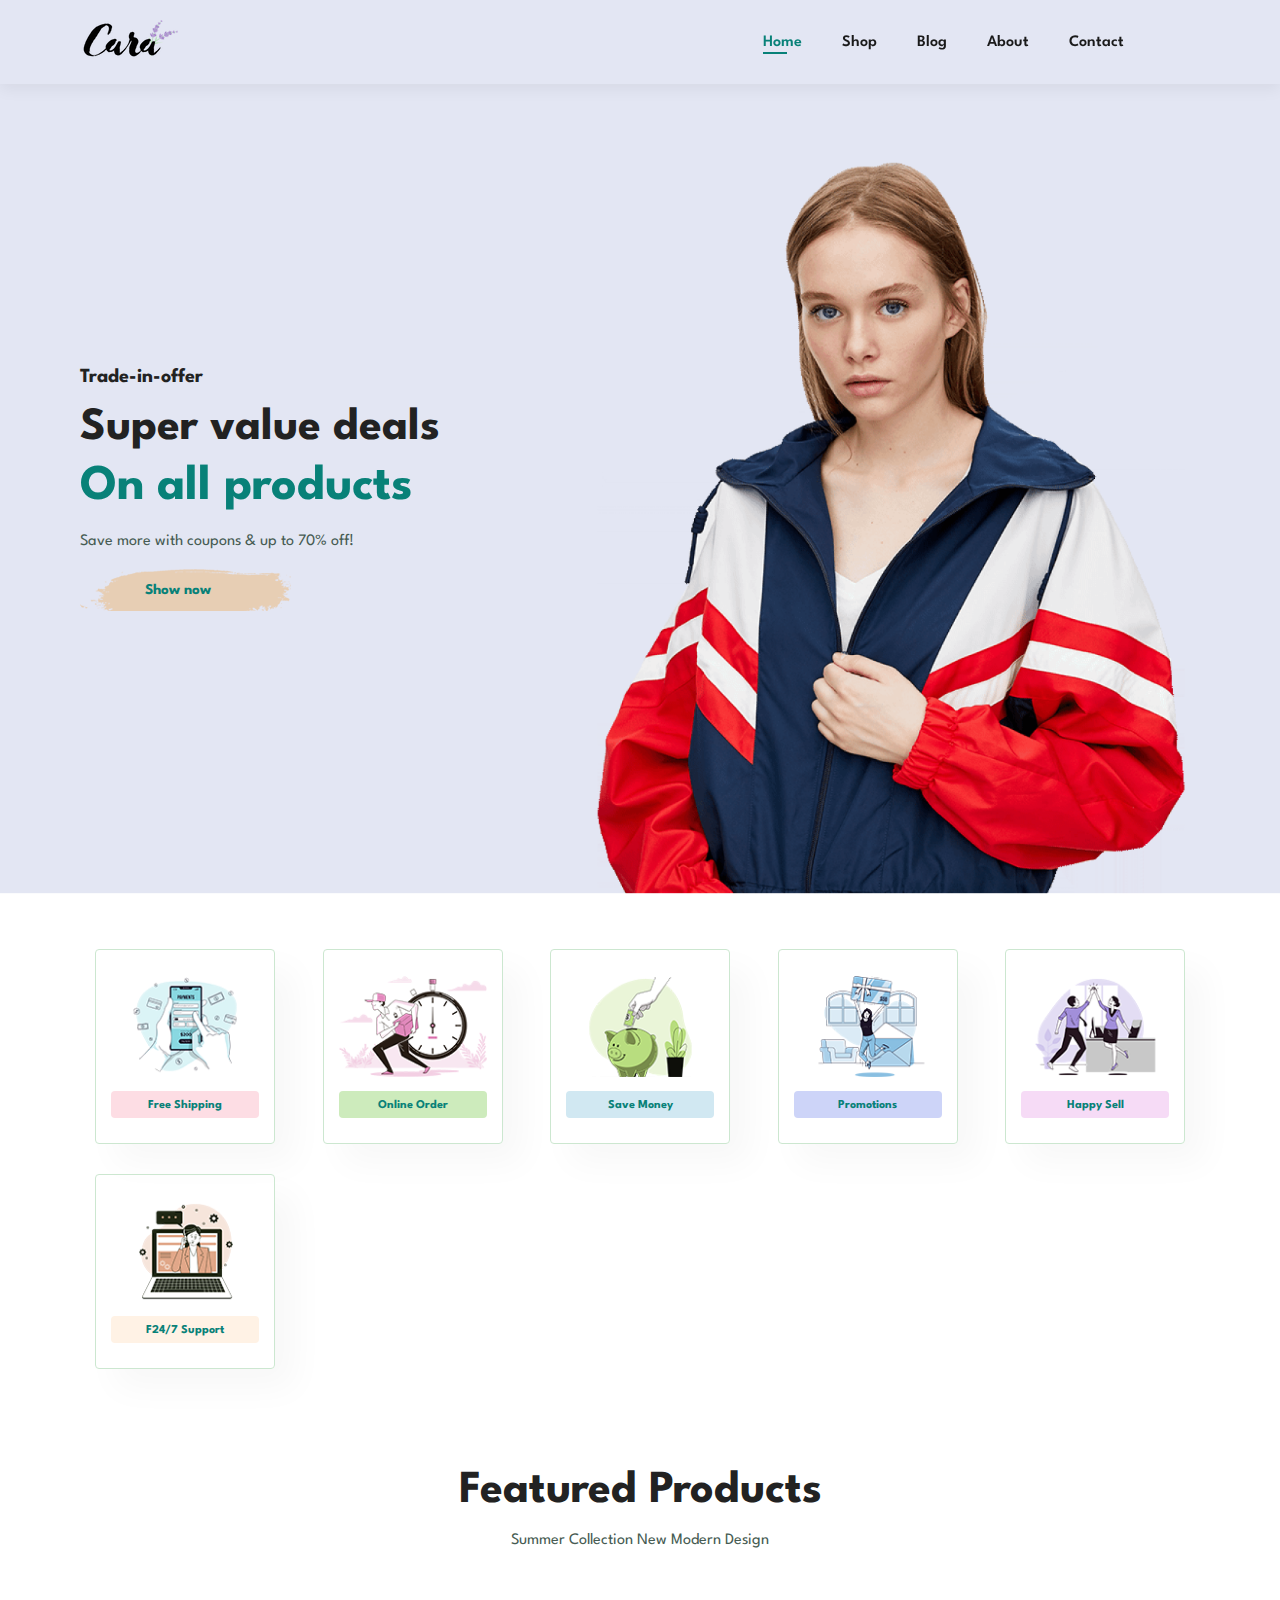
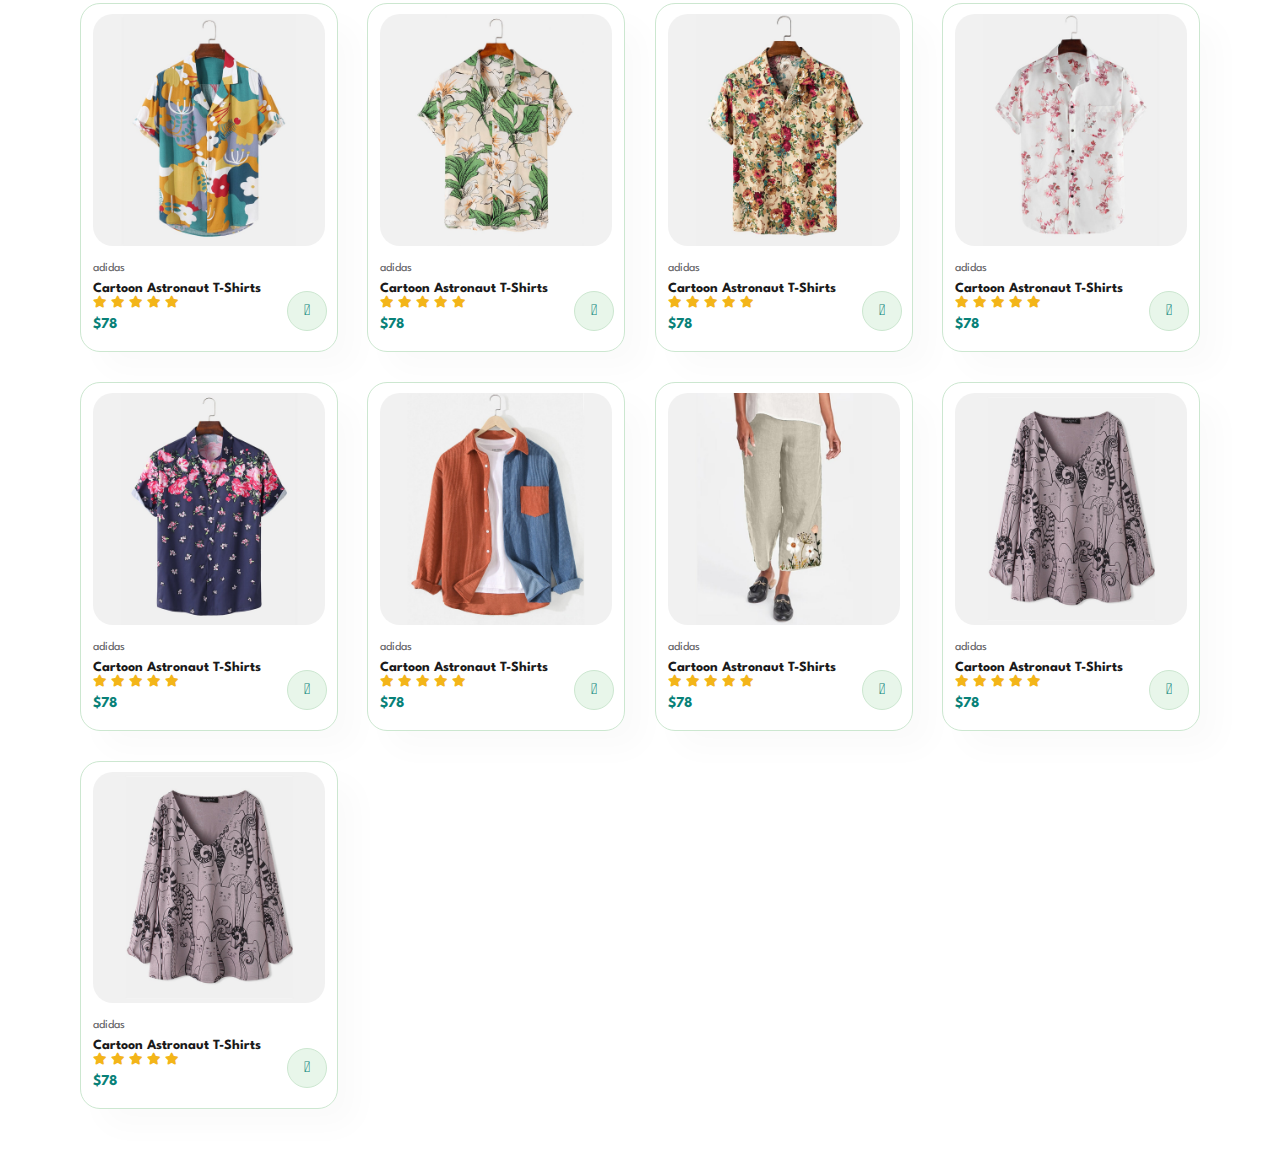
==== index.html @ 08eb6741 "added featured products" ====
<!DOCTYPE html>
<html lang="en">
  <head>
    <meta charset="UTF-8" />
    <meta http-equiv="X-UA-Compatible" content="IE=edge" />
    <meta name="viewport" content="width=device-width, initial-scale=1.0" />
    <title>Free Kart</title>
    <link rel="icon" href="/img/title logo.png" />
    <link
      rel="stylesheet"
      href="https://pro.fontawesome.com/releases/v5.10.0/css/all.css"
    />
    <link rel="stylesheet" href="style.css" />
  </head>

  <body>
    <section id="header">
      <a href="#"><img src="img/logo.png" alt="" /></a>

      <div>
        <ul id="navbar">
          <li><a class="active" href="index.html">Home</a></li>
          <li><a href="shop.html">Shop </a></li>
          <li><a href="blog.html">Blog</a></li>
          <li><a href="about.html">About</a></li>
          <li><a href="contact.html">Contact</a></li>
          <li>
            <a href="cart.html"><i class="far fa-shopping-bag"></i></a>
          </li>
        </ul>
      </div>
    </section>

    <section id="hero">
      <h4>Trade-in-offer</h4>
      <h2>Super value deals</h2>
      <h1>On all products</h1>
      <p>Save more with coupons & up to 70% off!</p>
      <button>Show now</button>
    </section>

    <section id="feature" class="section-p1">
      <div class="fe-box">
        <img src="img/features/f1.png" alt="" srcset="" />
        <h6>Free Shipping</h6>
      </div>
      <div class="fe-box">
        <img src="img/features/f2.png" alt="" srcset="" />
        <h6>Online Order</h6>
      </div>
      <div class="fe-box">
        <img src="img/features/f3.png" alt="" srcset="" />
        <h6>Save Money</h6>
      </div>
      <div class="fe-box">
        <img src="img/features/f4.png" alt="" srcset="" />
        <h6>Promotions</h6>
      </div>
      <div class="fe-box">
        <img src="img/features/f5.png" alt="" srcset="" />
        <h6>Happy Sell</h6>
      </div>
      <div class="fe-box">
        <img src="img/features/f6.png" alt="" srcset="" />
        <h6>F24/7 Support</h6>
      </div>
    </section>

    <section id="product1" class="section-p1">
      <h2>Featured Products</h2>
      <p>Summer Collection New Modern Design</p>
      <div class="pro-container">
        <div class="pro">
          <img src="img/products/f1.jpg" alt="" srcset="" />
          <div class="des">
            <span>adidas</span>
            <h5>Cartoon Astronaut T-Shirts</h5>
            <div class="star">
              <i class="fas fa-star"></i>
              <i class="fas fa-star"></i>
              <i class="fas fa-star"></i>
              <i class="fas fa-star"></i>
              <i class="fas fa-star"></i>
            </div>
            <h4>$78</h4>
          </div>
          <a href="#"><i class="fal fa-shopping-cart cart"></i></a>
        </div>
        <div class="pro">
          <img src="img/products/f2.jpg" alt="" srcset="" />
          <div class="des">
            <span>adidas</span>
            <h5>Cartoon Astronaut T-Shirts</h5>
            <div class="star">
              <i class="fas fa-star"></i>
              <i class="fas fa-star"></i>
              <i class="fas fa-star"></i>
              <i class="fas fa-star"></i>
              <i class="fas fa-star"></i>
            </div>
            <h4>$78</h4>
          </div>
          <a href="#"><i class="fal fa-shopping-cart cart"></i></a>
        </div>
        <div class="pro">
          <img src="img/products/f3.jpg" alt="" srcset="" />
          <div class="des">
            <span>adidas</span>
            <h5>Cartoon Astronaut T-Shirts</h5>
            <div class="star">
              <i class="fas fa-star"></i>
              <i class="fas fa-star"></i>
              <i class="fas fa-star"></i>
              <i class="fas fa-star"></i>
              <i class="fas fa-star"></i>
            </div>
            <h4>$78</h4>
          </div>
          <a href="#"><i class="fal fa-shopping-cart cart"></i></a>
        </div>
        <div class="pro">
          <img src="img/products/f4.jpg" alt="" srcset="" />
          <div class="des">
            <span>adidas</span>
            <h5>Cartoon Astronaut T-Shirts</h5>
            <div class="star">
              <i class="fas fa-star"></i>
              <i class="fas fa-star"></i>
              <i class="fas fa-star"></i>
              <i class="fas fa-star"></i>
              <i class="fas fa-star"></i>
            </div>
            <h4>$78</h4>
          </div>
          <a href="#"><i class="fal fa-shopping-cart cart"></i></a>
        </div>
        <div class="pro">
          <img src="img/products/f5.jpg" alt="" srcset="" />
          <div class="des">
            <span>adidas</span>
            <h5>Cartoon Astronaut T-Shirts</h5>
            <div class="star">
              <i class="fas fa-star"></i>
              <i class="fas fa-star"></i>
              <i class="fas fa-star"></i>
              <i class="fas fa-star"></i>
              <i class="fas fa-star"></i>
            </div>
            <h4>$78</h4>
          </div>
          <a href="#"><i class="fal fa-shopping-cart cart"></i></a>
        </div>
        <div class="pro">
          <img src="img/products/f6.jpg" alt="" srcset="" />
          <div class="des">
            <span>adidas</span>
            <h5>Cartoon Astronaut T-Shirts</h5>
            <div class="star">
              <i class="fas fa-star"></i>
              <i class="fas fa-star"></i>
              <i class="fas fa-star"></i>
              <i class="fas fa-star"></i>
              <i class="fas fa-star"></i>
            </div>
            <h4>$78</h4>
          </div>
          <a href="#"><i class="fal fa-shopping-cart cart"></i></a>
        </div>
        <div class="pro">
          <img src="img/products/f7.jpg" alt="" srcset="" />
          <div class="des">
            <span>adidas</span>
            <h5>Cartoon Astronaut T-Shirts</h5>
            <div class="star">
              <i class="fas fa-star"></i>
              <i class="fas fa-star"></i>
              <i class="fas fa-star"></i>
              <i class="fas fa-star"></i>
              <i class="fas fa-star"></i>
            </div>
            <h4>$78</h4>
          </div>
          <a href="#"><i class="fal fa-shopping-cart cart"></i></a>
        </div>
        <div class="pro">
          <img src="img/products/f8.jpg" alt="" srcset="" />
          <div class="des">
            <span>adidas</span>
            <h5>Cartoon Astronaut T-Shirts</h5>
            <div class="star">
              <i class="fas fa-star"></i>
              <i class="fas fa-star"></i>
              <i class="fas fa-star"></i>
              <i class="fas fa-star"></i>
              <i class="fas fa-star"></i>
            </div>
            <h4>$78</h4>
          </div>
          <a href="#"><i class="fal fa-shopping-cart cart"></i></a>
        </div>
      </div>
        <div class="pro">
          <img src="img/products/f8.jpg" alt="" srcset="" />
          <div class="des">
            <span>adidas</span>
            <h5>Cartoon Astronaut T-Shirts</h5>
            <div class="star">
              <i class="fas fa-star"></i>
              <i class="fas fa-star"></i>
              <i class="fas fa-star"></i>
              <i class="fas fa-star"></i>
              <i class="fas fa-star"></i>
            </div>
            <h4>$78</h4>
          </div>
          <a href="#"><i class="fal fa-shopping-cart cart"></i></a>
        </div>
      </div>
    </section>

    <script src="script.js"></script>
  </body>
</html>
---- style.css ----
@import url("https://fonts.googleapis.com/css2?family=Spartan:wght@100;200;300;400;500;600;700;800;900&display=swap");
* {
  margin: 0;
  padding: 0;
  box-sizing: border-box;
  font-family: "Spartan", sans-serif;
}

html {
  scroll-behavior: smooth;
}

/* Global Styles */

h1 {
  font-size: 50px;
  line-height: 64px;
  color: #222;
}

h2 {
  font-size: 46px;
  line-height: 54px;
  color: #222;
}

h4 {
  font-size: 20px;
  color: #222;
}

h6 {
  font-weight: 700;
  font-size: 12px;
}

p {
  font-size: 16px;
  color: #465b52;
  margin: 15px 0 20px 0;
}

.section-p1 {
  padding: 40px 80px;
}

.section-m1 {
  margin: 40px 0;
}

body {
  width: 100%;
}

/* Header start */
#header {
  display: flex;
  align-items: center;
  justify-content: space-between;
  padding: 20px 80px;
  background: #e3e6f3;
  box-shadow: 0 5px 15px rgba(0, 0, 0, 0.06);
  z-index: 999;
  position: sticky;
  top: 0;
  left: 0;
}
#navbar {
  display: flex;
  align-items: center;
  justify-content: center;
}
#navbar li {
  list-style: none;
  padding: 0 20px;
  position: relative;
}
#navbar li a {
  text-decoration: none;
  font-size: 16px;
  font-weight: 600;
  color: #1a1a1a;
  transition: color 0.3s ease;
}
#navbar li a:hover {
  color: #088178;
}

#navbar li a.active {
  color: #088178;
}
#navbar li a::after {
  content: "";
  width: 0%;
  height: 2px;
  background-color: #088178;
  position: absolute;
  bottom: -4px;
  left: 20px;
  transition: 0.3s ease;
}
#navbar li a.active::after,
#navbar li a:hover::after {
  width: 30%;
  height: 2px;
}

/* Home Page */

#hero {
  background-image: url("img/hero4.png");
  height: 90vh;
  width: 100%;
  background-size: cover;
  background-position: top 25% right;
  padding: 0 80px;
  display: flex;
  flex-direction: column;
  align-items: flex-start;
  justify-content: center;
}
#hero h4 {
  padding-bottom: 15px;
}
#hero h1 {
  color: #088178;
}
#hero button {
  background-image: url("img/button.png");
  background-color: transparent;
  color: #088178;
  border: 0;
  padding: 14px 80px 14px 65px;
  background-repeat: no-repeat;
  cursor: pointer;
  font-weight: 700;
  font-size: 15px;
}
#feature {
  display: flex;
  align-items: center;
  justify-content: space-between;
  flex-wrap: wrap;
}
#feature .fe-box {
  width: 180px;
  text-align: center;
  padding: 25px 15px;
  box-shadow: 20px 20px 34px rgba(0, 0, 0, 0.03);
  border: 1px solid #cce7d0;
  border-radius: 4px;
  margin: 15px;
  transition: box-shadow 0.2s ease;
}
#feature .fe-box:hover {
  box-shadow: 10px 10px 54px rgba(70, 62, 221, 0.1);
}
#feature img {
  width: 100%;
  margin-bottom: 10px;
}
#feature .fe-box h6 {
  padding: 9px 8px 6px 8px;
  line-height: 1;
  border-radius: 4px;
  color: #088178;
  background-color: #fddde4;
}
#feature .fe-box:nth-child(2) h6 {
  background-color: #cdebbc;
}
#feature .fe-box:nth-child(3) h6 {
  background-color: #d1e8f2;
}
#feature .fe-box:nth-child(4) h6 {
  background-color: #cdd4f8;
}
#feature .fe-box:nth-child(5) h6 {
  background-color: #f6dbf6;
}
#feature .fe-box:nth-child(6) h6 {
  background-color: #fff2e5;
}

#product1 {
  text-align: center;
}
#product1 .pro-container {
  display: flex;
  justify-content: space-between;
  padding-top: 20px;
  flex-wrap: wrap;
}
#product1 .pro {
  width: 23%;
  min-width: 250px;
  padding: 10px 12px;
  border: 1px solid #cce7d0;
  border-radius: 20px;
  cursor: pointer;
  box-shadow: 20px 20px 30px rgba(0, 0, 0, 0.02);
  margin: 15px 0;
  transition: box-shadow 0.2s ease;
  position: relative;
}
#product1 .pro:hover {
  box-shadow: 20px 20px 30px rgba(0, 0, 0, 0.06);
}
#product1 .pro img {
  width: 100%;
  border-radius: 20px;
}
#product1 .pro .des {
  text-align: start;
  padding: 10px 0;
}
#product1 .pro .des span {
  color: #606063;
  font-size: 12px;
}
#product1 .pro .des h5 {
  padding-top: 7px;
  color: #1a1a1a;
  font-size: 14px;
}
#product1 .pro .des i {
  font-size: 12px;
  color: rgb(243, 181, 25);
}
#product1 .pro .des h4 {
  padding-top: 7px;
  font-size: 15px;
  font-weight: 700;
  color: #088178;
}
#product1 .pro .cart {
  width: 40px;
  height: 40px;
  line-height: 40px;
  border-radius: 50px;
  background-color: #e8f6ea;
  font-weight: 500;
  color: #088178;
  border: 1px solid #cce7d0;
  position: absolute;
  bottom: 20px;
  right: 10px;
}
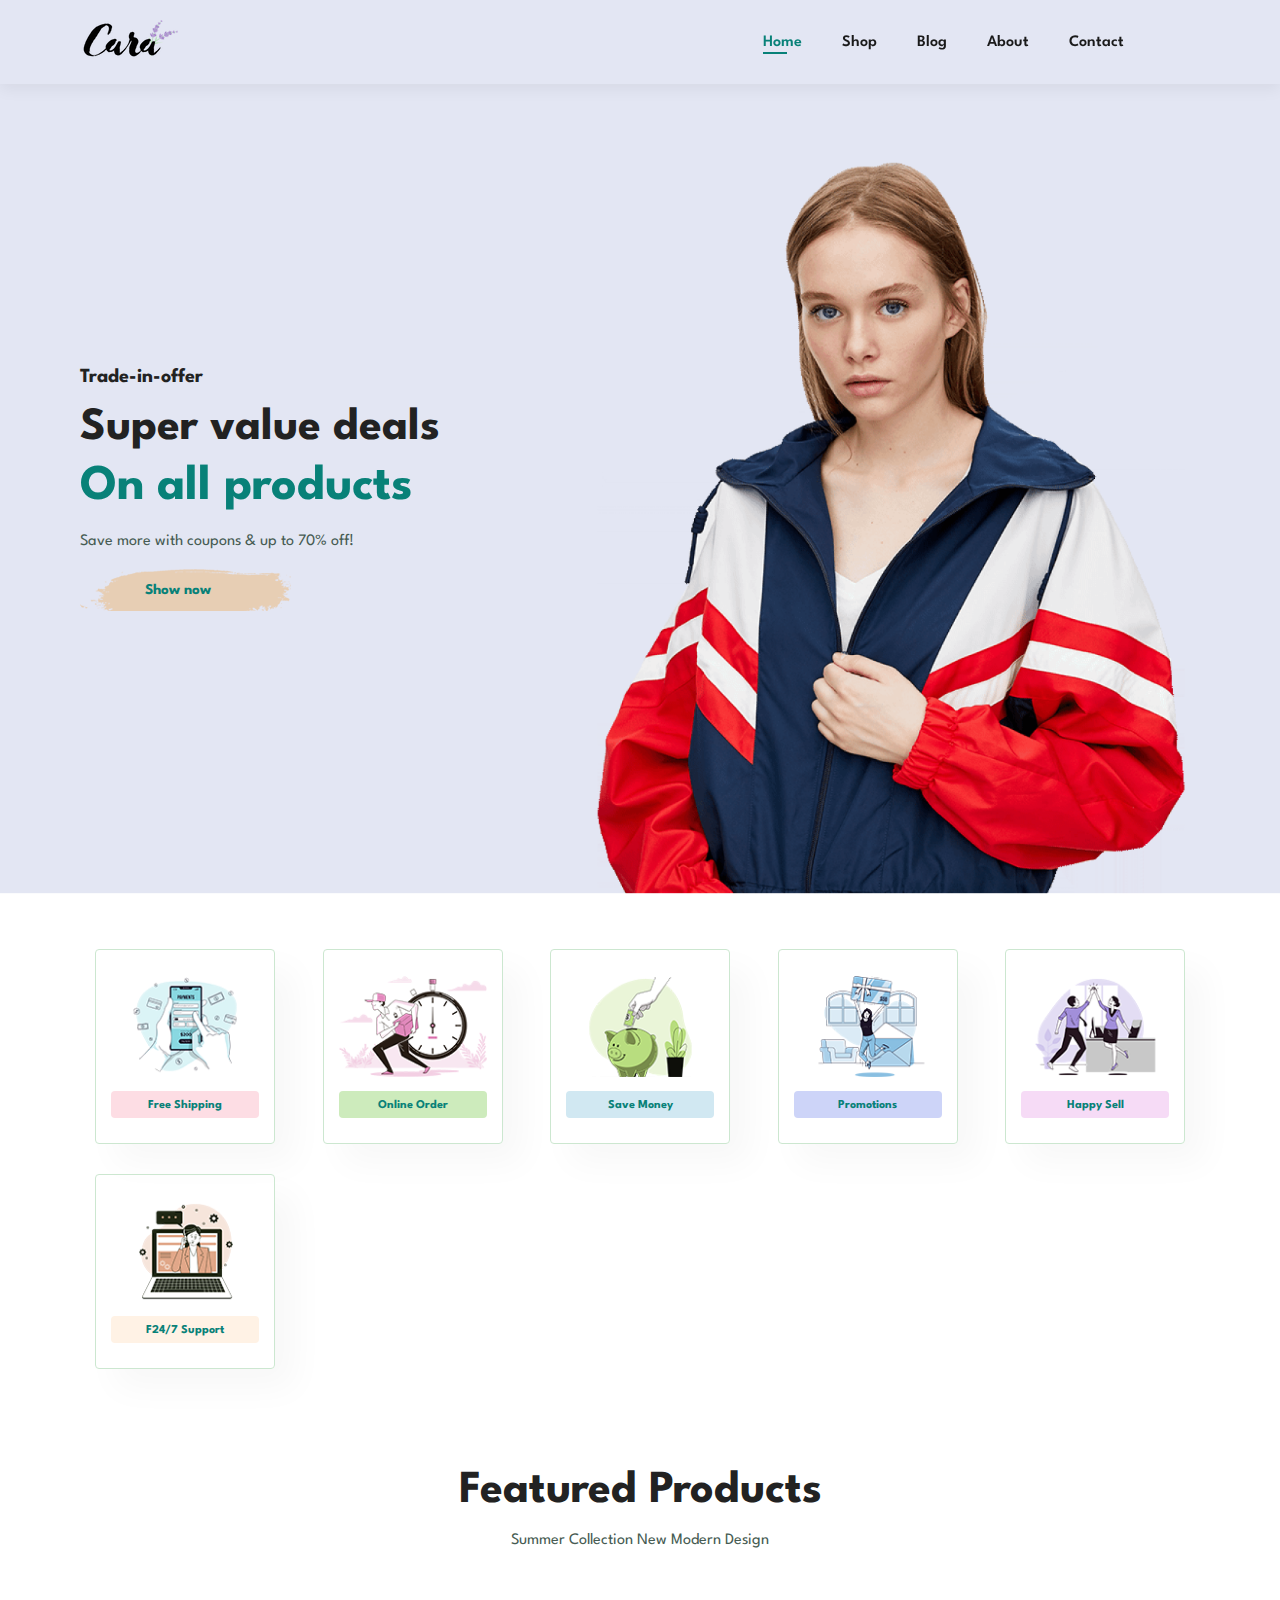
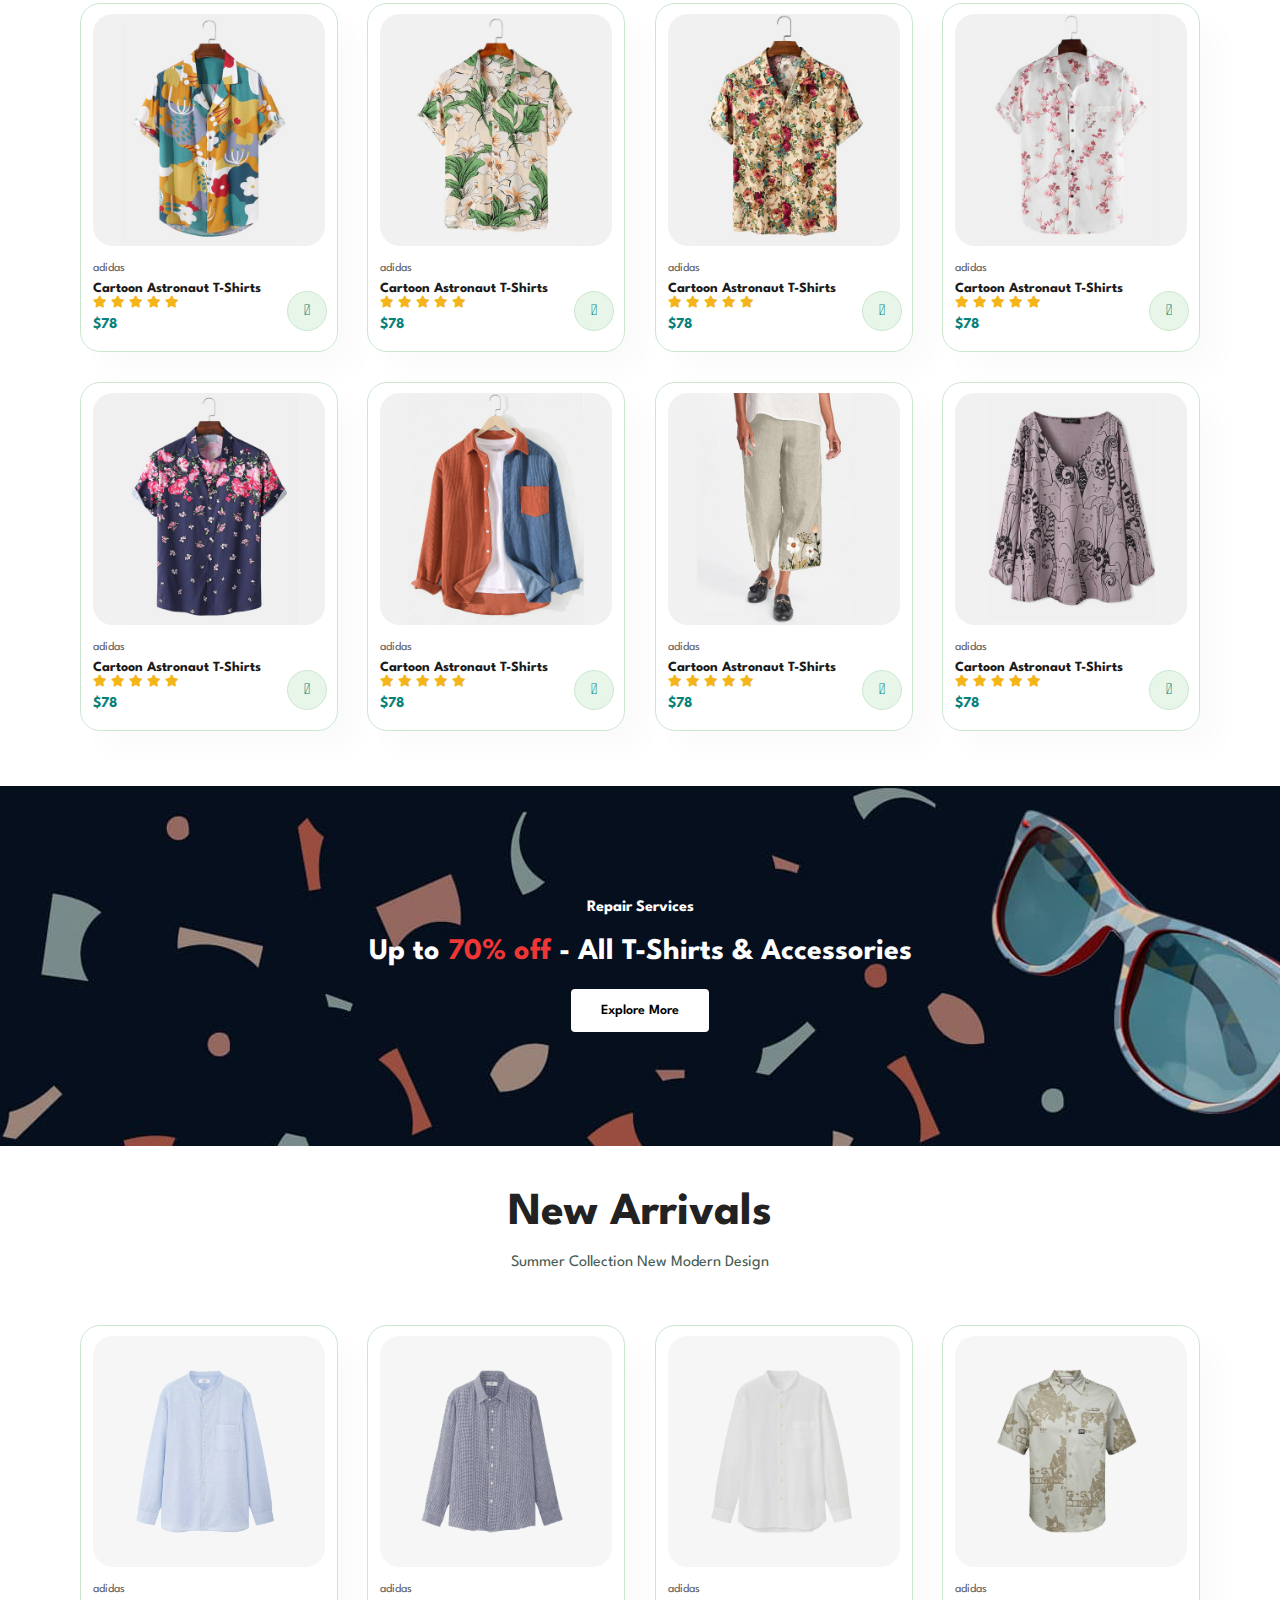
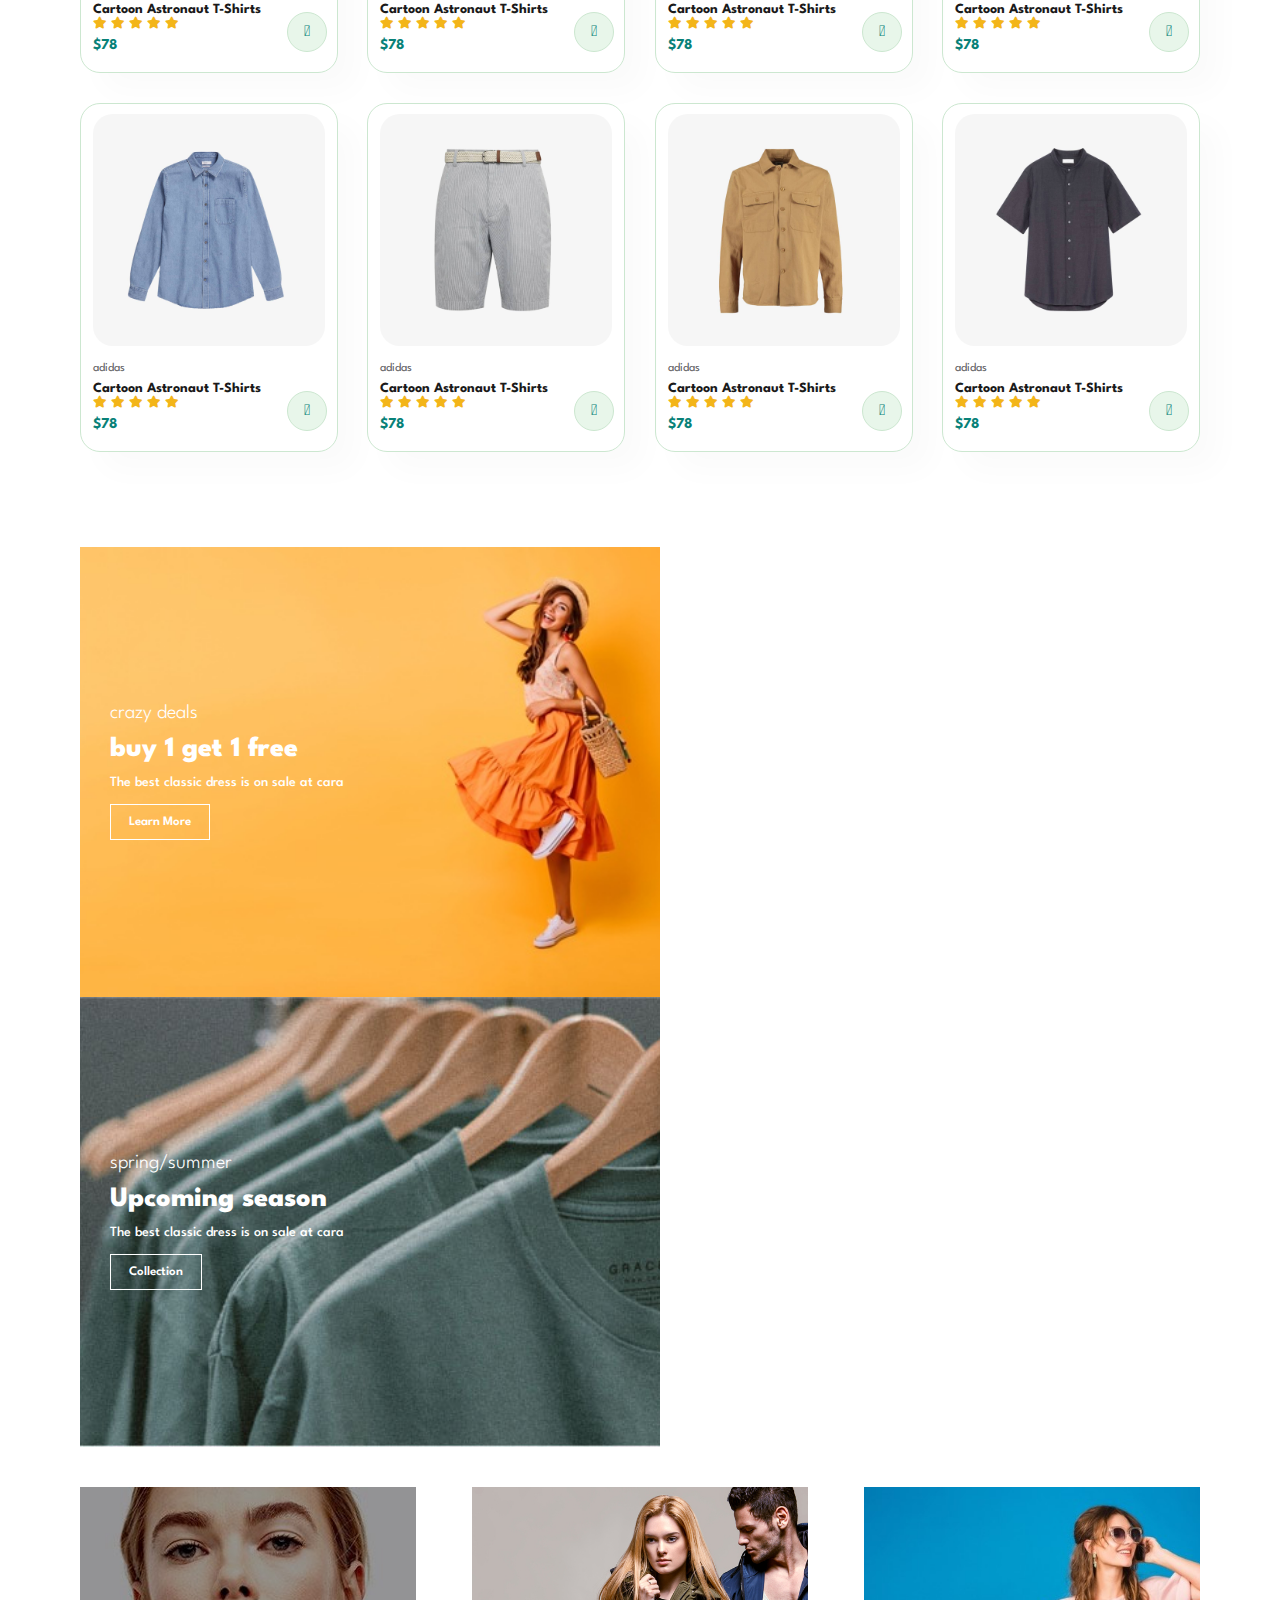
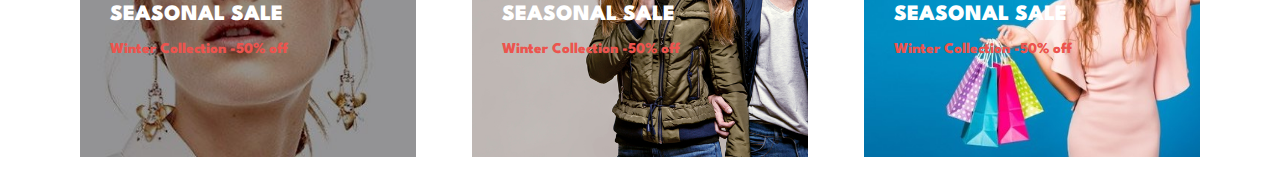
==== commit 7bc7e680: "completed text banner section" ====
--- a/index.html
+++ b/index.html
@@ -199,22 +199,176 @@
           <a href="#"><i class="fal fa-shopping-cart cart"></i></a>
         </div>
       </div>
-        <div class="pro">
-          <img src="img/products/f8.jpg" alt="" srcset="" />
-          <div class="des">
-            <span>adidas</span>
-            <h5>Cartoon Astronaut T-Shirts</h5>
-            <div class="star">
-              <i class="fas fa-star"></i>
-              <i class="fas fa-star"></i>
-              <i class="fas fa-star"></i>
-              <i class="fas fa-star"></i>
-              <i class="fas fa-star"></i>
-            </div>
-            <h4>$78</h4>
-          </div>
-          <a href="#"><i class="fal fa-shopping-cart cart"></i></a>
-        </div>
+    </section>
+
+    <section id="banner" class=".section-m1">
+      <h4>Repair Services</h4>
+      <h2>Up to <span>70% off</span> - All T-Shirts & Accessories</h2>
+      <button class="normal">Explore More</button>
+    </section>
+
+    <section id="product1" class="section-p1">
+      <h2>New Arrivals</h2>
+      <p>Summer Collection New Modern Design</p>
+      <div class="pro-container">
+        <div class="pro">
+          <img src="img/products/n1.jpg" alt="" srcset="" />
+          <div class="des">
+            <span>adidas</span>
+            <h5>Cartoon Astronaut T-Shirts</h5>
+            <div class="star">
+              <i class="fas fa-star"></i>
+              <i class="fas fa-star"></i>
+              <i class="fas fa-star"></i>
+              <i class="fas fa-star"></i>
+              <i class="fas fa-star"></i>
+            </div>
+            <h4>$78</h4>
+          </div>
+          <a href="#"><i class="fal fa-shopping-cart cart"></i></a>
+        </div>
+        <div class="pro">
+          <img src="img/products/n2.jpg" alt="" srcset="" />
+          <div class="des">
+            <span>adidas</span>
+            <h5>Cartoon Astronaut T-Shirts</h5>
+            <div class="star">
+              <i class="fas fa-star"></i>
+              <i class="fas fa-star"></i>
+              <i class="fas fa-star"></i>
+              <i class="fas fa-star"></i>
+              <i class="fas fa-star"></i>
+            </div>
+            <h4>$78</h4>
+          </div>
+          <a href="#"><i class="fal fa-shopping-cart cart"></i></a>
+        </div>
+        <div class="pro">
+          <img src="img/products/n3.jpg" alt="" srcset="" />
+          <div class="des">
+            <span>adidas</span>
+            <h5>Cartoon Astronaut T-Shirts</h5>
+            <div class="star">
+              <i class="fas fa-star"></i>
+              <i class="fas fa-star"></i>
+              <i class="fas fa-star"></i>
+              <i class="fas fa-star"></i>
+              <i class="fas fa-star"></i>
+            </div>
+            <h4>$78</h4>
+          </div>
+          <a href="#"><i class="fal fa-shopping-cart cart"></i></a>
+        </div>
+        <div class="pro">
+          <img src="img/products/n4.jpg" alt="" srcset="" />
+          <div class="des">
+            <span>adidas</span>
+            <h5>Cartoon Astronaut T-Shirts</h5>
+            <div class="star">
+              <i class="fas fa-star"></i>
+              <i class="fas fa-star"></i>
+              <i class="fas fa-star"></i>
+              <i class="fas fa-star"></i>
+              <i class="fas fa-star"></i>
+            </div>
+            <h4>$78</h4>
+          </div>
+          <a href="#"><i class="fal fa-shopping-cart cart"></i></a>
+        </div>
+        <div class="pro">
+          <img src="img/products/n5.jpg" alt="" srcset="" />
+          <div class="des">
+            <span>adidas</span>
+            <h5>Cartoon Astronaut T-Shirts</h5>
+            <div class="star">
+              <i class="fas fa-star"></i>
+              <i class="fas fa-star"></i>
+              <i class="fas fa-star"></i>
+              <i class="fas fa-star"></i>
+              <i class="fas fa-star"></i>
+            </div>
+            <h4>$78</h4>
+          </div>
+          <a href="#"><i class="fal fa-shopping-cart cart"></i></a>
+        </div>
+        <div class="pro">
+          <img src="img/products/n6.jpg" alt="" srcset="" />
+          <div class="des">
+            <span>adidas</span>
+            <h5>Cartoon Astronaut T-Shirts</h5>
+            <div class="star">
+              <i class="fas fa-star"></i>
+              <i class="fas fa-star"></i>
+              <i class="fas fa-star"></i>
+              <i class="fas fa-star"></i>
+              <i class="fas fa-star"></i>
+            </div>
+            <h4>$78</h4>
+          </div>
+          <a href="#"><i class="fal fa-shopping-cart cart"></i></a>
+        </div>
+        <div class="pro">
+          <img src="img/products/n7.jpg" alt="" srcset="" />
+          <div class="des">
+            <span>adidas</span>
+            <h5>Cartoon Astronaut T-Shirts</h5>
+            <div class="star">
+              <i class="fas fa-star"></i>
+              <i class="fas fa-star"></i>
+              <i class="fas fa-star"></i>
+              <i class="fas fa-star"></i>
+              <i class="fas fa-star"></i>
+            </div>
+            <h4>$78</h4>
+          </div>
+          <a href="#"><i class="fal fa-shopping-cart cart"></i></a>
+        </div>
+        <div class="pro">
+          <img src="img/products/n8.jpg" alt="" srcset="" />
+          <div class="des">
+            <span>adidas</span>
+            <h5>Cartoon Astronaut T-Shirts</h5>
+            <div class="star">
+              <i class="fas fa-star"></i>
+              <i class="fas fa-star"></i>
+              <i class="fas fa-star"></i>
+              <i class="fas fa-star"></i>
+              <i class="fas fa-star"></i>
+            </div>
+            <h4>$78</h4>
+          </div>
+          <a href="#"><i class="fal fa-shopping-cart cart"></i></a>
+        </div>
+      </div>
+    </section>
+
+    <section id="sm-banner" class="section-p1">
+      <div class="banner-box">
+        <h4>crazy deals</h4>
+        <h2>buy 1 get 1 free</h2>
+        <span>The best classic dress is on sale at cara</span>
+        <button class="white">Learn More</button>
+      </div>
+      <div class="banner-box banner-box2">
+        <h4>spring/summer</h4>
+        <h2>Upcoming season</h2>
+        <span>The best classic dress is on sale at cara</span>
+        <button class="white">Collection</button>
+      </div>
+    </section>
+
+    <section id="banner3">
+      <div class="banner-box">
+        <h2>SEASONAL SALE</h2>
+        <h3>Winter Collection -50% off</h3>
+      </div>
+      <div class="banner-box banner-box2">
+        <h2>SEASONAL SALE</h2>
+        <h3>Winter Collection -50% off</h3>
+      </div>
+      <div class="banner-box banner-box3">
+        <h2>SEASONAL SALE</h2>
+        <h3>Winter Collection -50% off</h3>
       </div>
     </section>
 
--- a/style.css
+++ b/style.css
@@ -46,6 +46,30 @@
 
 .section-m1 {
   margin: 40px 0;
+}
+
+button.normal {
+  font-size: 14px;
+  font-weight: 600;
+  padding: 15px 30px;
+  color: #000;
+  background-color: #fff;
+  border-radius: 4px;
+  cursor: pointer;
+  border: none;
+  outline: none;
+  transition: 0.2s;
+}
+button.white {
+  font-size: 13px;
+  font-weight: 600;
+  padding: 11px 18px;
+  color: #fff;
+  background-color: transparent;
+  cursor: pointer;
+  border: 1px solid #fff;
+  outline: none;
+  transition: 0.2s;
 }
 
 body {
@@ -246,3 +270,110 @@
   bottom: 20px;
   right: 10px;
 }
+#banner {
+  display: flex;
+  flex-direction: column;
+  justify-content: center;
+  align-items: center;
+  text-align: center;
+  background-image: url("img/banner/b2.jpg");
+  width: 100%;
+  height: 40vh;
+  background-size: cover;
+  background-position: center;
+}
+#banner h4 {
+  color: #fff;
+  font-size: 16px;
+}
+#banner h2 {
+  color: #fff;
+  font-size: 30px;
+  padding: 10px 0;
+}
+#banner h2 span {
+  color: #ef3636;
+}
+#banner button:hover {
+  background-color: #088178;
+  color: #fff;
+}
+
+#sm-banner {
+  display: flex;
+  flex-wrap: wrap;
+  justify-content: space-between;
+}
+#sm-banner .banner-box {
+  display: flex;
+  flex-direction: column;
+  justify-content: center;
+  align-items: flex-start;
+  text-align: center;
+  background-image: url("img/banner/b17.jpg");
+  min-width: 580px;
+  height: 50vh;
+  background-size: cover;
+  background-position: center;
+  padding: 30px;
+}
+#sm-banner .banner-box2 {
+  background-image: url("img/banner/b10.jpg");
+}
+#sm-banner h4 {
+  color: #fff;
+  font-size: 20px;
+  font-weight: 300;
+}
+#sm-banner h2 {
+  color: #fff;
+  font-size: 28px;
+  font-weight: 800;
+}
+#sm-banner span {
+  color: #fff;
+  font-size: 14px;
+  font-weight: 500;
+  padding-bottom: 15px;
+}
+#sm-banner .banner-box:hover button {
+  background: #088178;
+  border: 1px solid #088178;
+}
+
+#banner3{
+  display: flex;
+  justify-content: space-between;
+  flex-wrap: wrap;
+  padding: 0 80px;
+}
+#banner3  .banner-box {
+  display: flex;
+  flex-direction: column;
+  justify-content: center;
+  align-items: flex-start;
+  text-align: center;
+  background-image: url("img/banner/b7.jpg");
+  min-width: 30%;
+  height: 30vh;
+  background-size: cover;
+  background-position: center;
+  padding: 30px;
+  margin-bottom: 20px;
+} 
+#banner3  .banner-box2{
+  background-image: url("img/banner/b4.jpg");
+}
+#banner3  .banner-box3{
+  background-image: url("img/banner/b18.jpg");
+}
+#banner3 h2{
+  color:#fff;
+  font-weight: 900;
+  font-size: 22px;
+}
+#banner3 h3{
+  color:#ec544e;
+  font-weight: 800;
+  font-size: 15px;
+}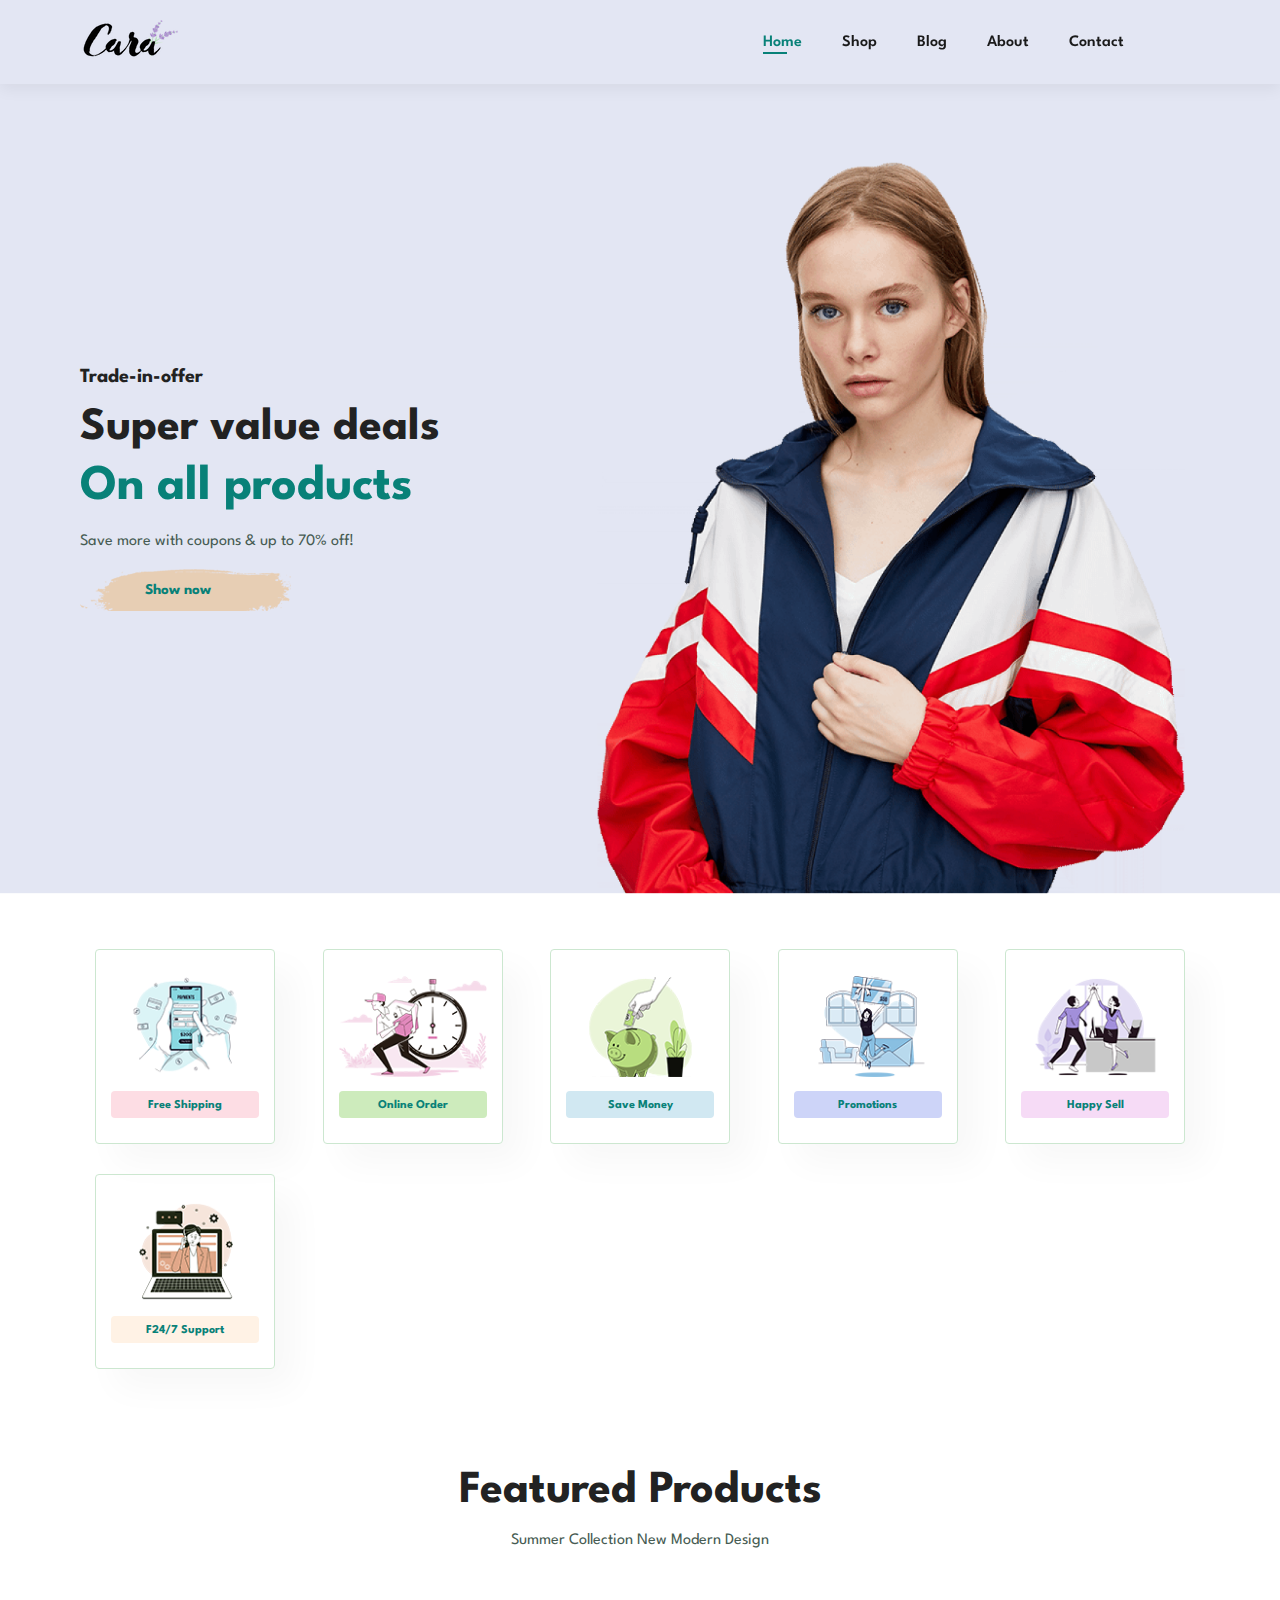
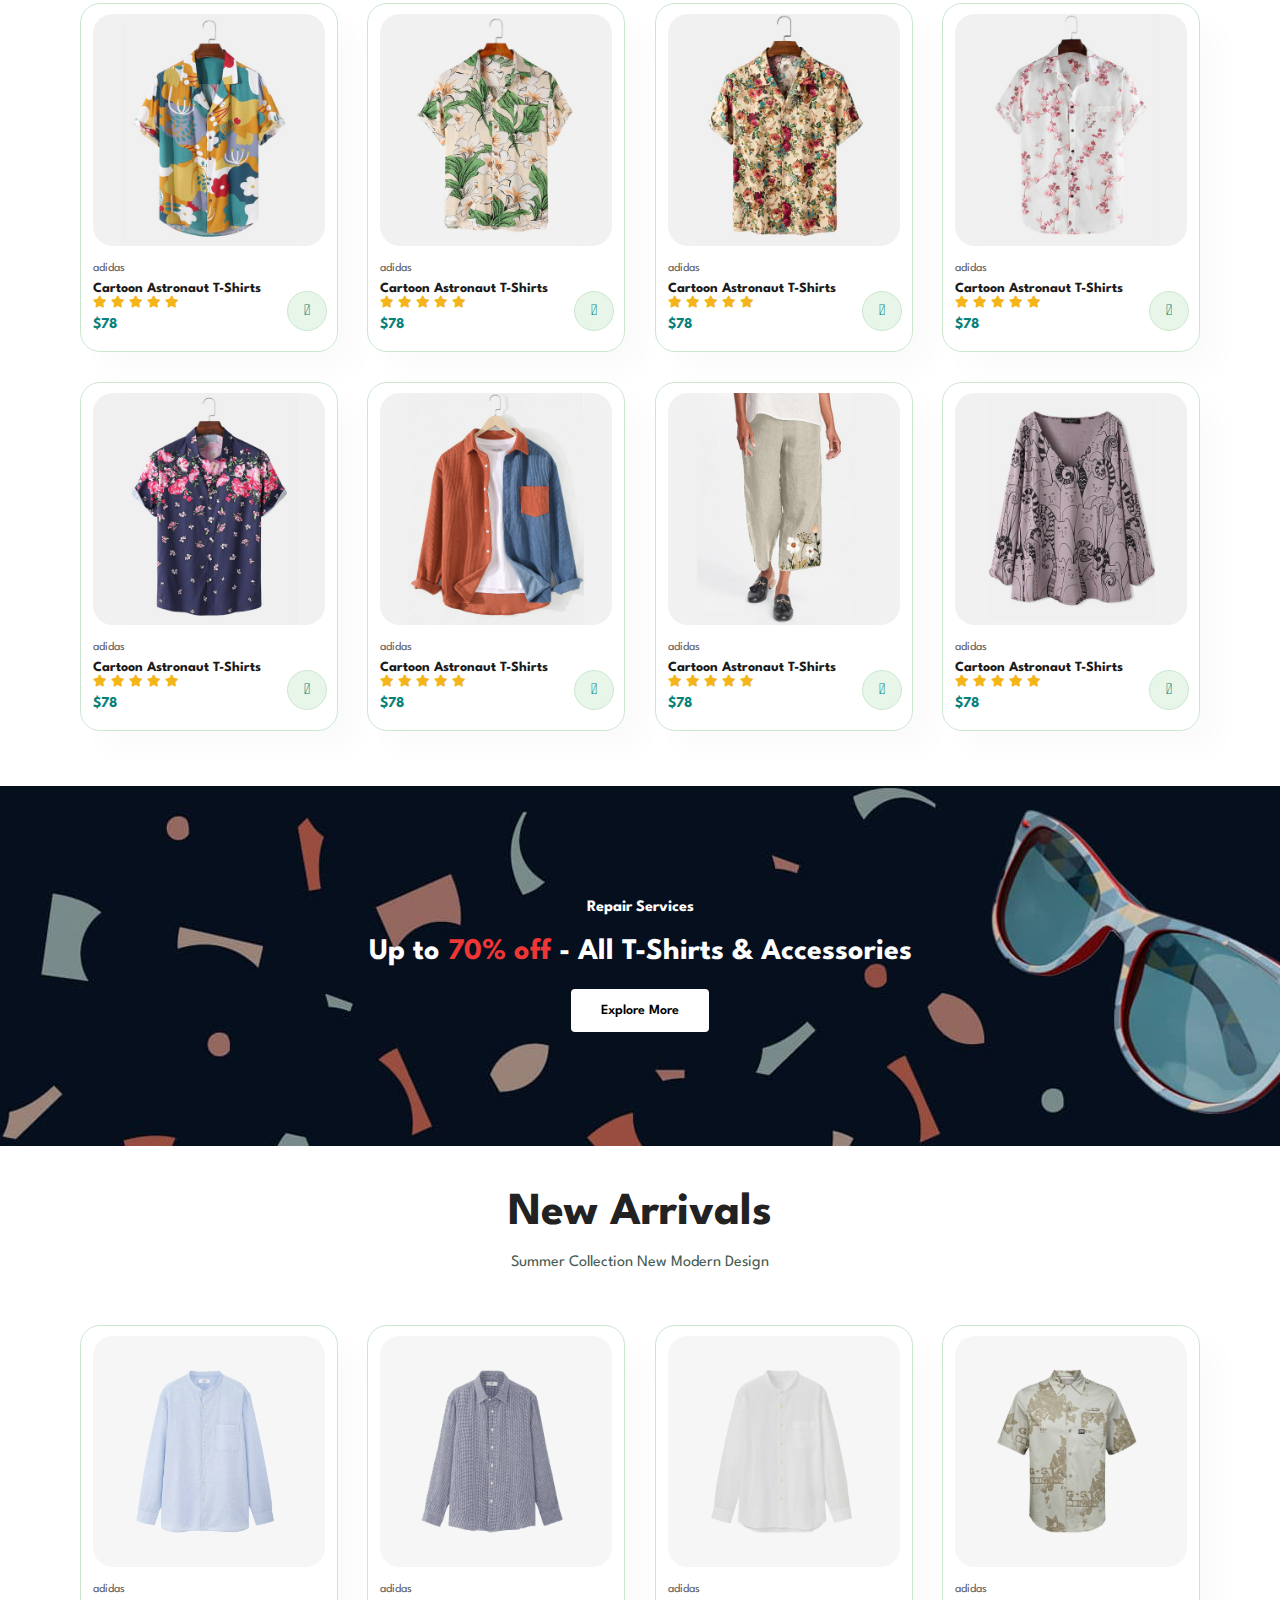
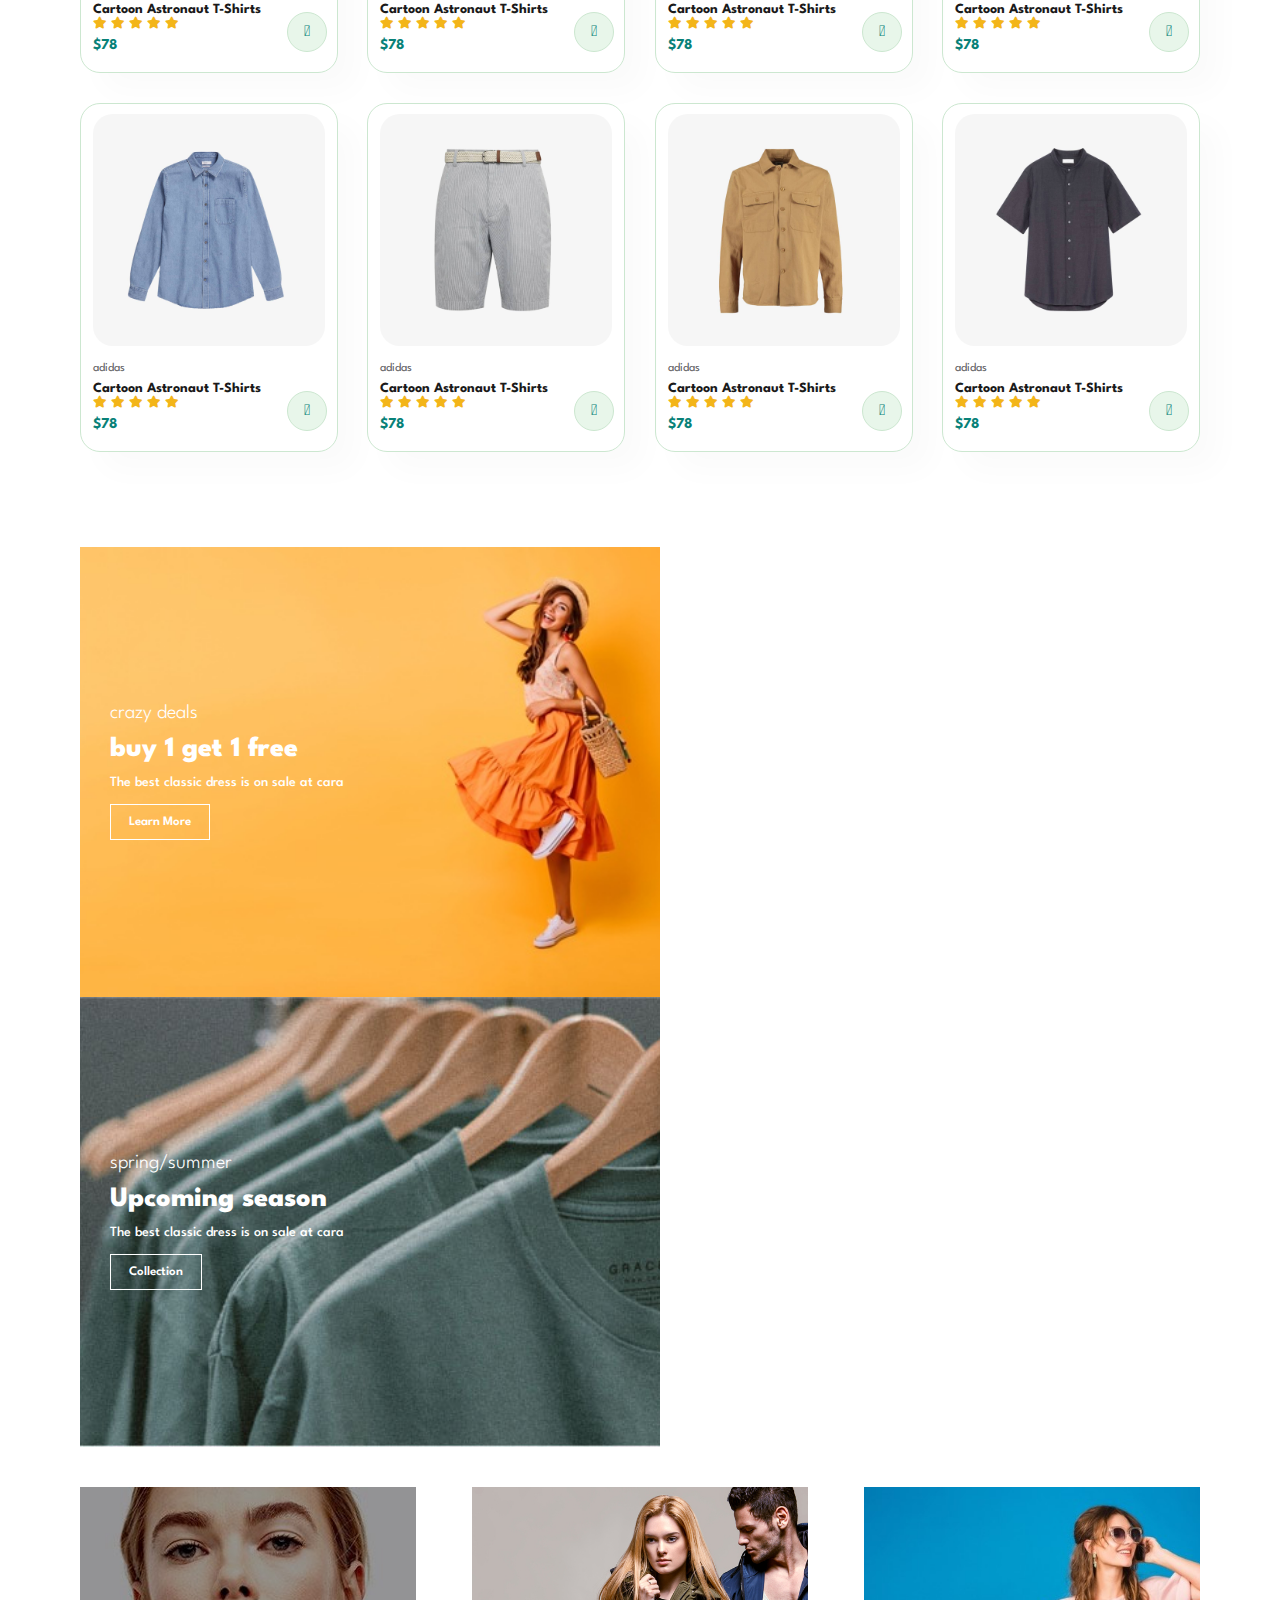
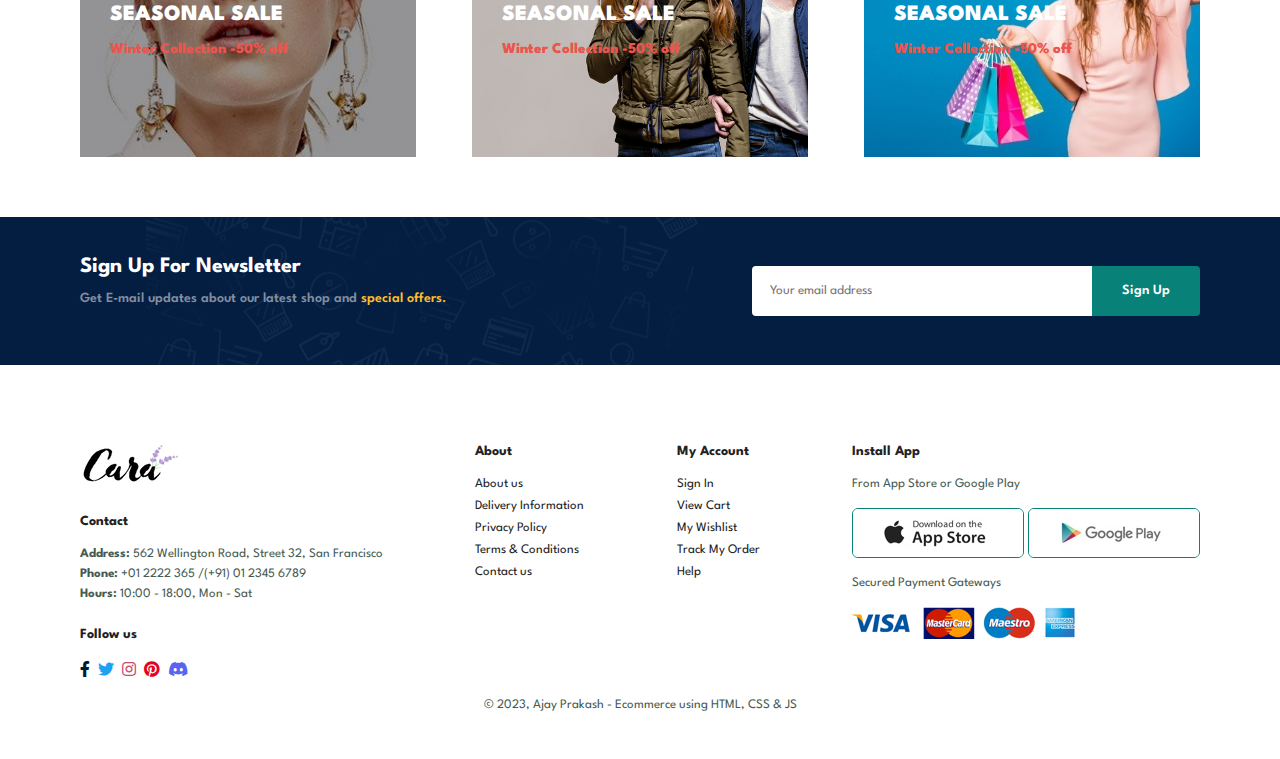
==== commit 10b85042: "completed responsive navbar" ====
--- a/index.html
+++ b/index.html
@@ -14,7 +14,7 @@
   </head>
 
   <body>
-    <section id="header">
+    <header id="header">
       <a href="#"><img src="img/logo.png" alt="" /></a>
 
       <div>
@@ -25,11 +25,16 @@
           <li><a href="about.html">About</a></li>
           <li><a href="contact.html">Contact</a></li>
           <li>
-            <a href="cart.html"><i class="far fa-shopping-bag"></i></a>
+            <a id="lg-bag" href="cart.html"><i class="far fa-shopping-bag"></i></a>
           </li>
+          <a href="#" id="close"><i class="far fa-times"></i></a>
         </ul>
       </div>
-    </section>
+      <div id="mobile">
+        <a href="cart.html"><i class="far fa-shopping-bag"></i></a>
+        <i id="bar" class="fas fa-outdent"></i>
+      </div>
+    </header>
 
     <section id="hero">
       <h4>Trade-in-offer</h4>
@@ -372,6 +377,73 @@
       </div>
     </section>
 
+    <section id="newsletter" class="section-p1 section-m1">
+      <div class="newstext">
+        <h4>Sign Up For Newsletter</h4>
+        <p>
+          Get E-mail updates about our latest shop and
+          <span>special offers.</span>
+        </p>
+      </div>
+      <div class="form">
+        <input type="text" name="" id="" placeholder="Your email address" />
+        <button class="normal">Sign Up</button>
+      </div>
+    </section>
+
+    <footer class="section-p1">
+      <div class="col">
+        <img class="logo" src="img/logo.png" alt="logo" />
+        <h4>Contact</h4>
+        <p>
+          <strong>Address:</strong> 562 Wellington Road, Street 32, San
+          Francisco
+        </p>
+        <p><strong>Phone:</strong> +01 2222 365 /(+91) 01 2345 6789</p>
+        <p><strong>Hours:</strong> 10:00 - 18:00, Mon - Sat</p>
+        <div class="follow">
+          <h4>Follow us</h4>
+          <div class="icon">
+            <i class="fab fa-facebook-f"></i>
+            <i class="fab fa-twitter"></i>
+            <i class="fab fa-instagram"></i>
+            <i class="fab fa-pinterest"></i>
+            <i class="fab fa-discord"></i>
+          </div>
+        </div>
+      </div>
+      <div class="col">
+        <h4>About</h4>
+        <a href="#">About us</a>
+        <a href="#">Delivery Information</a>
+        <a href="#">Privacy Policy</a>
+        <a href="#">Terms & Conditions</a>
+        <a href="#">Contact us</a>
+      </div>
+      <div class="col">
+        <h4>My Account</h4>
+        <a href="#">Sign In</a>
+        <a href="#">View Cart</a>
+        <a href="#">My Wishlist</a>
+        <a href="#">Track My Order</a>
+        <a href="#">Help</a>
+      </div>
+      <div class="col install">
+        <h4>Install App</h4>
+        <p>From App Store or Google Play</p>
+        <div class="row">
+          <img src="img/pay/app.jpg" alt="" />
+          <img src="img/pay/play.jpg" alt="" />
+        </div>
+        <p>Secured Payment Gateways</p>
+        <img src="img/pay/pay.png" alt="" />
+      </div>
+
+      <div class="copyright">
+        <p>&copy; 2023, Ajay Prakash - Ecommerce using HTML, CSS & JS</p>
+      </div>
+    </footer>
+
     <script src="script.js"></script>
   </body>
 </html>
--- a/style.css
+++ b/style.css
@@ -77,7 +77,7 @@
 }
 
 /* Header start */
-#header {
+header {
   display: flex;
   align-items: center;
   justify-content: space-between;
@@ -127,6 +127,9 @@
 #navbar li a:hover::after {
   width: 30%;
   height: 2px;
+}
+#close,#mobile {
+  display: none;
 }
 
 /* Home Page */
@@ -341,13 +344,13 @@
   border: 1px solid #088178;
 }
 
-#banner3{
+#banner3 {
   display: flex;
   justify-content: space-between;
   flex-wrap: wrap;
   padding: 0 80px;
 }
-#banner3  .banner-box {
+#banner3 .banner-box {
   display: flex;
   flex-direction: column;
   justify-content: center;
@@ -360,20 +363,183 @@
   background-position: center;
   padding: 30px;
   margin-bottom: 20px;
-} 
-#banner3  .banner-box2{
+}
+#banner3 .banner-box2 {
   background-image: url("img/banner/b4.jpg");
 }
-#banner3  .banner-box3{
+#banner3 .banner-box3 {
   background-image: url("img/banner/b18.jpg");
 }
-#banner3 h2{
-  color:#fff;
+#banner3 h2 {
+  color: #fff;
   font-weight: 900;
   font-size: 22px;
 }
-#banner3 h3{
-  color:#ec544e;
+#banner3 h3 {
+  color: #ec544e;
   font-weight: 800;
   font-size: 15px;
-}+}
+
+#newsletter {
+  display: flex;
+  justify-content: space-between;
+  align-items: center;
+  flex-wrap: wrap;
+  background-image: url("img/banner/b14.png");
+  background-repeat: no-repeat;
+  background-position: 20% 30%;
+  background-color: #041e42;
+}
+#newsletter h4 {
+  font-size: 22px;
+  font-weight: 700;
+  color: #fff;
+}
+#newsletter p {
+  font-size: 14px;
+  font-weight: 600;
+  color: #818ea0;
+}
+#newsletter span {
+  font-size: 14px;
+  font-weight: 600;
+  color: #ffbd27;
+}
+#newsletter .form {
+  display: flex;
+  width: 40%;
+}
+#newsletter input {
+  height: 3.125rem;
+  padding: 0 1.25em;
+  width: 100%;
+  border: 1px solid transparent;
+  border-radius: 4px 0 0 4px;
+  outline: none;
+}
+#newsletter button {
+  background-color: #088178;
+  color: #fff;
+  white-space: nowrap;
+  border-radius: 0px 4px 4px 0;
+}
+
+/* Footer Start */
+
+footer {
+  display: flex;
+  flex-wrap: wrap;
+  justify-content: space-between;
+}
+footer .col {
+  display: flex;
+  flex-direction: column;
+  align-items: flex-start;
+  margin-bottom: 20px;
+}
+footer .logo {
+  margin-bottom: 30px;
+}
+footer h4 {
+  font-size: 14px;
+  padding-bottom: 20px;
+}
+footer p {
+  font-size: 13px;
+  margin: 0 0 8px 0;
+}
+footer a {
+  font-size: 13px;
+  text-decoration: none;
+  color: #222;
+  margin-bottom: 10px;
+}
+
+footer .col .follow {
+  margin-top: 20px;
+}
+footer .col .follow i {
+  color: #465b52;
+  padding-right: 4px;
+  cursor: pointer;
+}
+/* Footer Icons Start*/
+footer .col .follow .fa-facebook-f {
+  color: #001b31;
+}
+footer .col .follow .fa-twitter {
+  color: #1da1f2;
+}
+footer .col .follow .fa-instagram {
+  color: #cd486b;
+}
+footer .col .follow .fa-pinterest {
+  color: #e60023;
+}
+footer .col .follow .fa-discord {
+  color: #5865f2;
+}
+/* Footer Icons End */
+
+footer .install .row img {
+  border: 1px solid #088178;
+  border-radius: 6px;
+}
+footer .install img {
+  margin: 10px 0 15px 0;
+}
+footer .follow i:hover,
+footer a:hover {
+  color: #088178 !important;
+}
+footer .copyright {
+  width: 100%;
+  text-align: center;
+}
+
+/* Start Media Query  */
+
+@media (max-width: 799px) {
+  #navbar {
+    display: flex;
+    flex-direction: column;
+    align-items: flex-start;
+    justify-content: flex-start;
+    position: fixed;
+    top: 0;
+    right: -300px;
+    height: 100vh;
+    width: 300px;
+    background-color: #e3e6f3;
+    box-shadow: 0 40px 60px rgba(0, 0, 0, 0.1);
+    padding: 80px 0 0 10px;
+    transition: 0.3s;
+  }
+  #navbar.active {
+    right: 0px;
+  }
+  #navbar li {
+    margin-bottom: 25px;
+  }
+  #mobile {
+    display: flex;
+    align-items: center;
+  }
+  #mobile i {
+    color: #1a1a1a;
+    font-size: 24px;
+    padding-left: 20px;
+  }
+  #close {
+    display: initial;
+    position: absolute;
+    top: 30px;
+    left: 30px;
+    color: #222;
+    font-size: 24px;
+  }
+  #lg-bag {
+    display: none;
+  }
+}
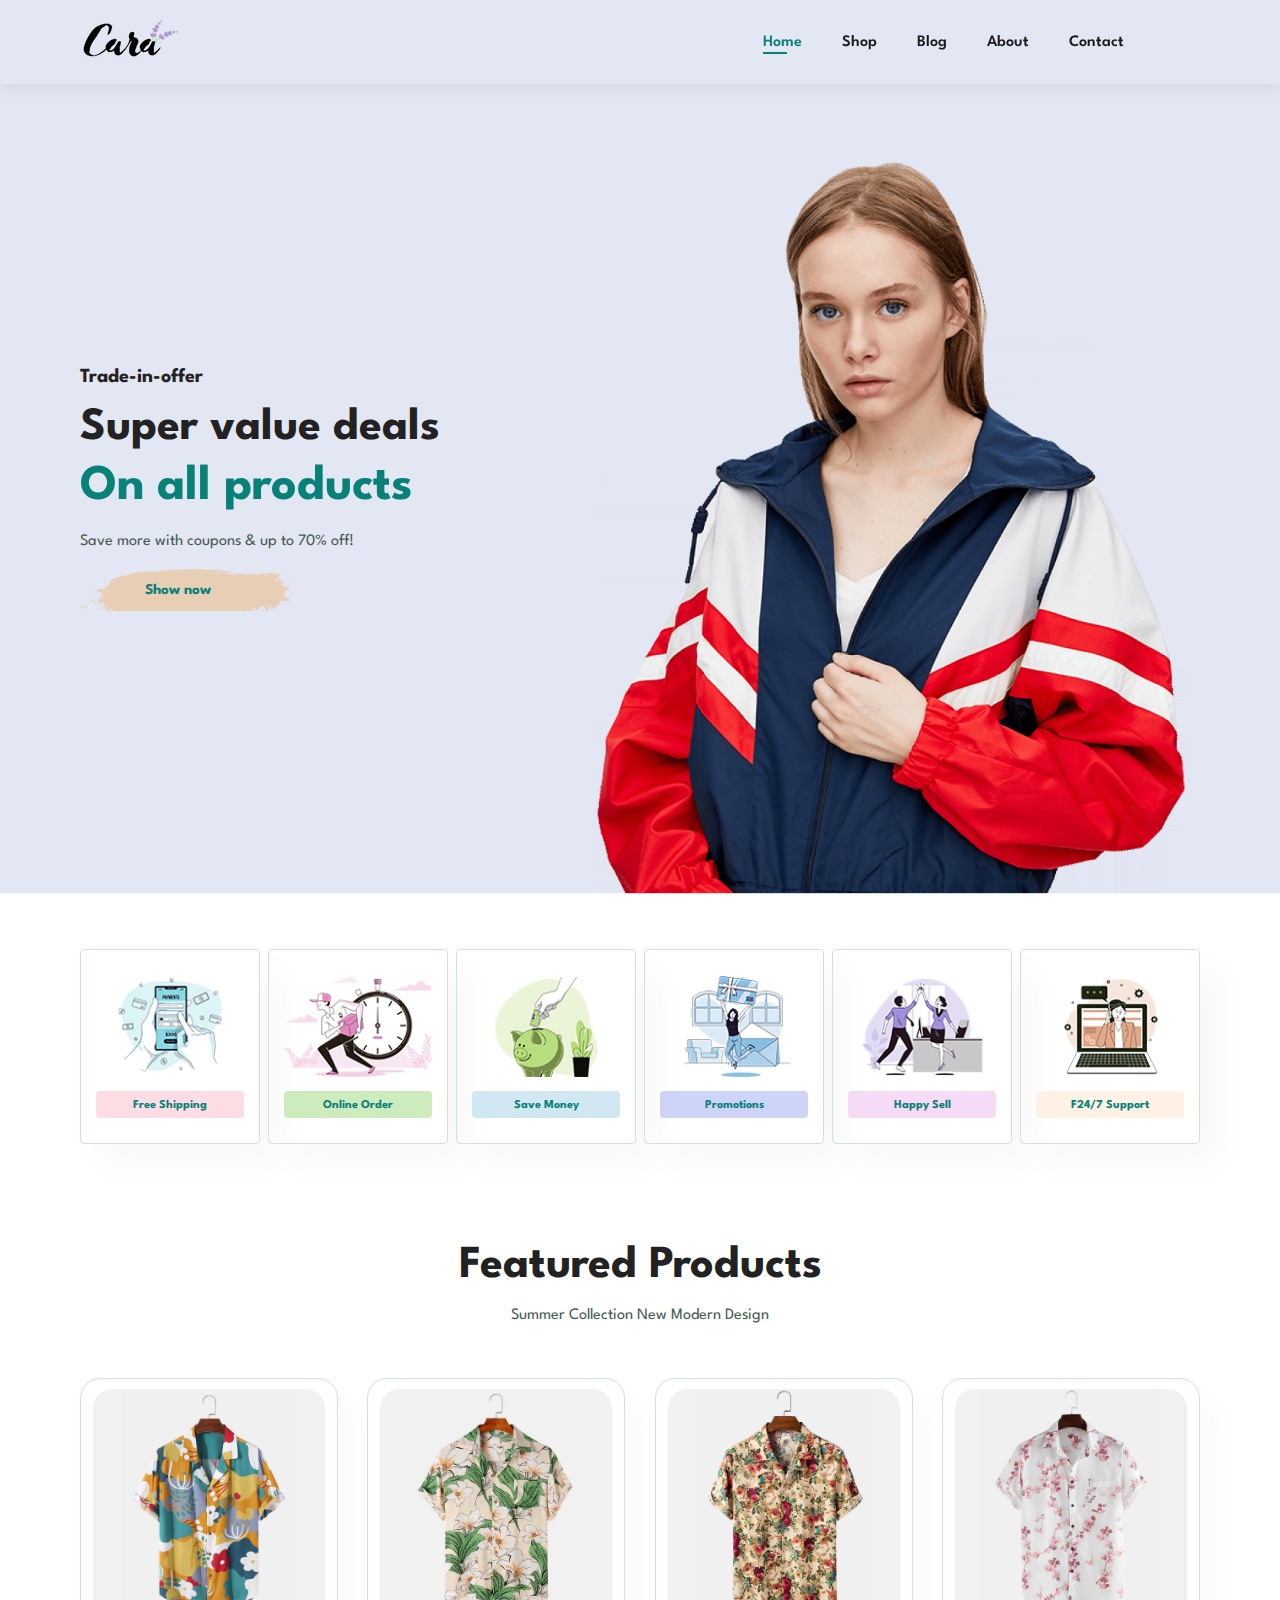
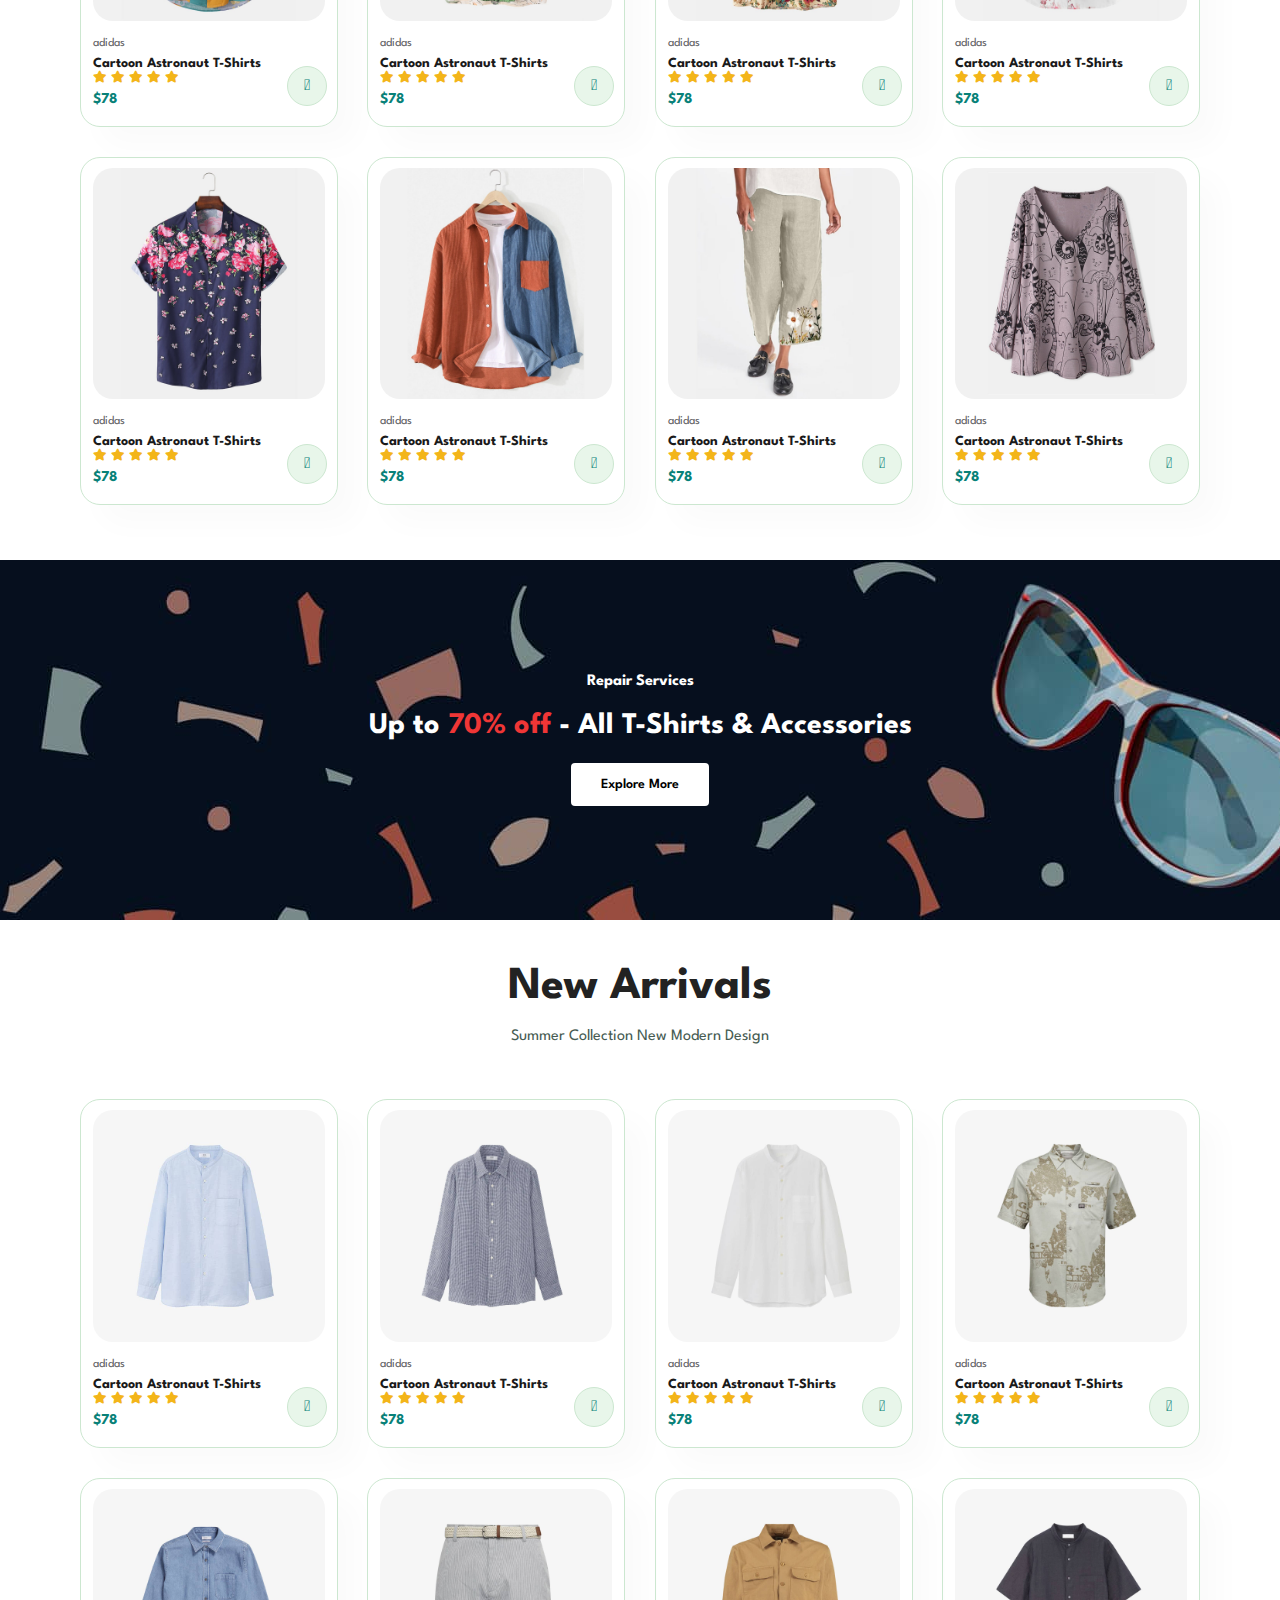
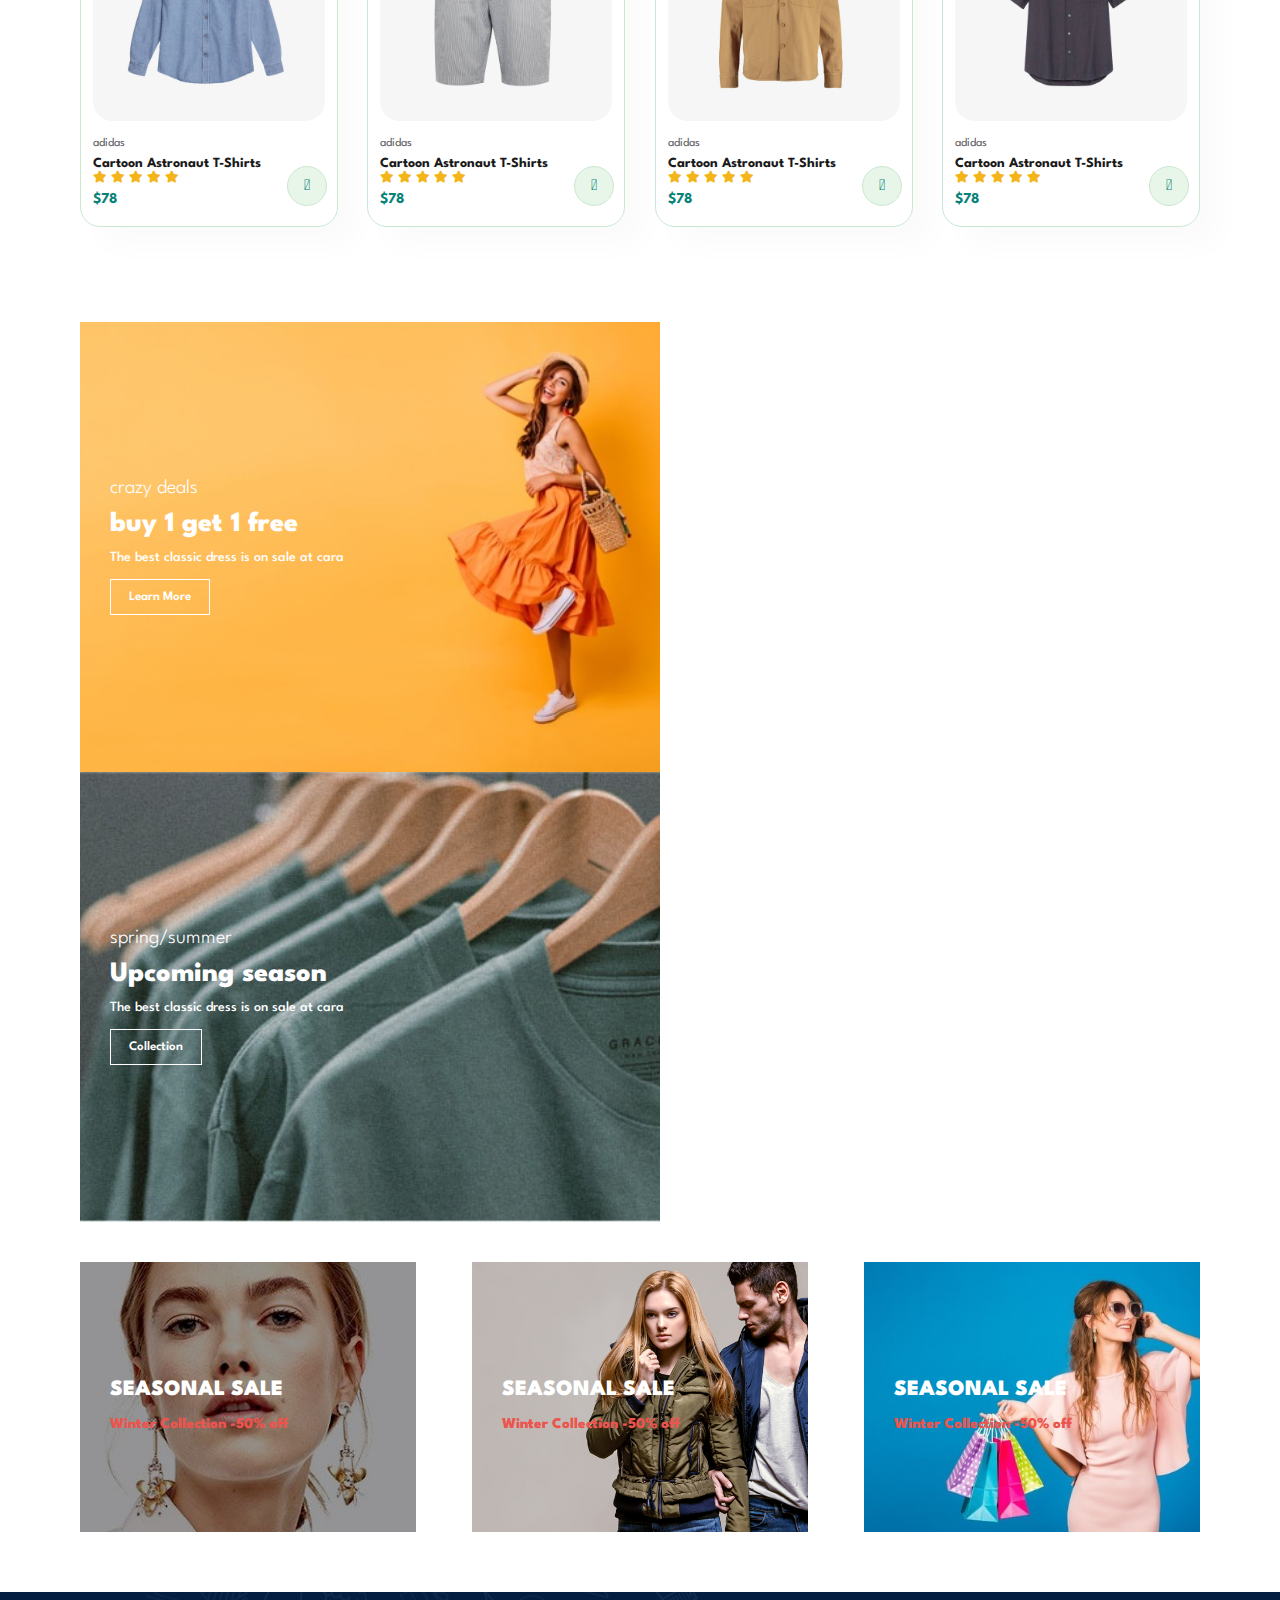
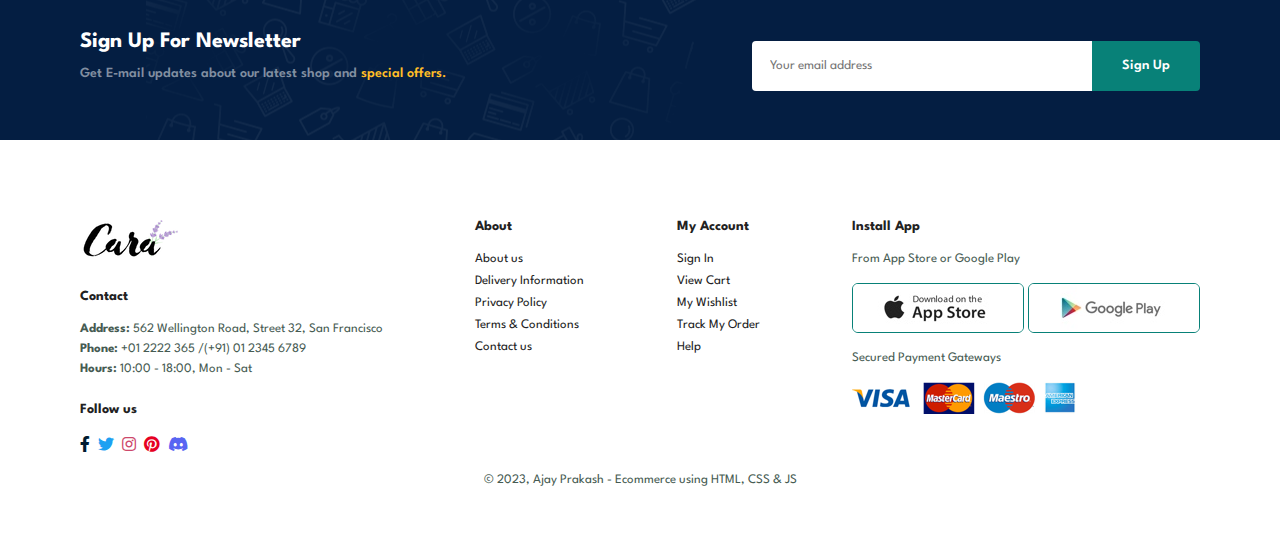
==== commit 101e89be: "added responsive about page" ====
--- a/index.html
+++ b/index.html
@@ -4,12 +4,12 @@
     <meta charset="UTF-8" />
     <meta http-equiv="X-UA-Compatible" content="IE=edge" />
     <meta name="viewport" content="width=device-width, initial-scale=1.0" />
-    <title>Free Kart</title>
-    <link rel="icon" href="/img/title logo.png" />
-    <link
-      rel="stylesheet"
-      href="https://pro.fontawesome.com/releases/v5.10.0/css/all.css"
-    />
+    <title>Cara</title>
+    <link rel="apple-touch-icon" sizes="180x180" href="/shopping-website-using-html-css-and-js/apple-touch-icon.png" />
+    <link rel="icon" type="image/png" sizes="32x32" href="/shopping-website-using-html-css-and-js/favicon-32x32.png" />
+    <link rel="icon" type="image/png" sizes="16x16" href="/shopping-website-using-html-css-and-js/favicon-16x16.png" />
+    <link rel="manifest" href="/shopping-website-using-html-css-and-js/site.webmanifest" />
+    <link rel="stylesheet" href="https://pro.fontawesome.com/releases/v5.10.0/css/all.css" />
     <link rel="stylesheet" href="style.css" />
   </head>
 
@@ -395,10 +395,7 @@
       <div class="col">
         <img class="logo" src="img/logo.png" alt="logo" />
         <h4>Contact</h4>
-        <p>
-          <strong>Address:</strong> 562 Wellington Road, Street 32, San
-          Francisco
-        </p>
+        <p><strong>Address:</strong> 562 Wellington Road, Street 32, San Francisco</p>
         <p><strong>Phone:</strong> +01 2222 365 /(+91) 01 2345 6789</p>
         <p><strong>Hours:</strong> 10:00 - 18:00, Mon - Sat</p>
         <div class="follow">
--- a/style.css
+++ b/style.css
@@ -128,7 +128,8 @@
   width: 30%;
   height: 2px;
 }
-#close,#mobile {
+#close,
+#mobile {
   display: none;
 }
 
@@ -176,7 +177,7 @@
   box-shadow: 20px 20px 34px rgba(0, 0, 0, 0.03);
   border: 1px solid #cce7d0;
   border-radius: 4px;
-  margin: 15px;
+  margin: 15px 0;
   transition: box-shadow 0.2s ease;
 }
 #feature .fe-box:hover {
@@ -498,9 +499,193 @@
   text-align: center;
 }
 
+/* Shop Page */
+#page-header {
+  background-image: url("img/banner/b1.jpg");
+  width: 100%;
+  height: 40vh;
+  background-size: cover;
+  display: flex;
+  justify-content: center;
+  text-align: center;
+  flex-direction: column;
+  padding: 14px;
+}
+#page-header h2,
+#page-header p {
+  color: #fff;
+}
+
+#pagination {
+  text-align: center;
+}
+#pagination a {
+  text-decoration: none;
+  background-color: #088178;
+  padding: 15px 20px;
+  border-radius: 4px;
+  color: #fff;
+  font-weight: 600;
+}
+#pagination a i {
+  font-size: 16px;
+  font-weight: 600;
+}
+
+/* Single Product */
+#prodetails {
+  display: flex;
+  margin-top: 20px;
+}
+#prodetails .single-pro-image {
+  width: 40%;
+  margin-right: 50px;
+}
+.small-img-group {
+  display: flex;
+  justify-content: space-between;
+}
+.small-img-col {
+  flex-basis: 24%;
+  cursor: pointer;
+}
+#prodetails .single-pro-details {
+  width: 50%;
+  padding-top: 30px;
+}
+#prodetails .single-pro-details h4 {
+  padding: 40px 0 20px 0;
+}
+#prodetails .single-pro-details h2 {
+  font-size: 26px;
+}
+#prodetails .single-pro-details select {
+  display: block;
+  padding: 5px 10px;
+  margin-bottom: 10px;
+}
+#prodetails .single-pro-details select:focus {
+  outline: none;
+}
+#prodetails .single-pro-details input {
+  width: 50px;
+  height: 47px;
+  padding-left: 10px;
+  font-size: 16px;
+  margin-right: 10px;
+}
+#prodetails .single-pro-details input:focus {
+  outline: none;
+}
+#prodetails .single-pro-details button {
+  background-color: #088178;
+  color: #fff;
+}
+#prodetails .single-pro-details span {
+  line-height: 25px;
+}
+
+/* Blog Page */
+#page-header.blog-header {
+  background-image: url("img/banner/b19.jpg");
+}
+
+#blog {
+  padding: 150px 150px 0 150px;
+}
+#blog .blog-box {
+  display: flex;
+  align-items: center;
+  width: 100%;
+  position: relative;
+  padding-bottom: 90px;
+}
+#blog .blog-box h1 {
+  position: absolute;
+  top: -40px;
+  left: 0;
+  font-size: 70px;
+  font-weight: 700;
+  color: #c9cbce;
+  z-index: -9;
+}
+#blog .blog-img {
+  width: 50%;
+  margin-right: 40px;
+}
+#blog img {
+  width: 100%;
+  height: 300px;
+  object-fit: cover;
+}
+#blog .blog-details {
+  width: 50%;
+}
+#blog .blog-details a {
+  text-decoration: none;
+  font-size: 11px;
+  color: #000;
+  font-weight: 700;
+  position: relative;
+  transition: 0.3s;
+}
+#blog .blog-details a::after {
+  content: "";
+  width: 50px;
+  height: 1px;
+  background-color: #000;
+  position: absolute;
+  top: 4px;
+  right: -60px;
+}
+#blog .blog-details a:hover {
+  color: #088178;
+}
+#blog .blog-details a:hover::after {
+  background-color: #088178;
+}
+
+/* About Page */
+#page-header.about-header {
+  background-image: url("img/about/banner.png");
+}
+#about-head {
+  display: flex;
+  align-items: center;
+}
+#about-head img {
+  width: 50%;
+  height: auto;
+}
+#about-head div {
+  padding-left: 40px;
+}
+
+#about-app {
+  text-align: center;
+}
+#about-app h1 a {
+  text-decoration: none;
+}
+#about-app .video {
+  width: 70%;
+  height: 100%;
+  margin: 30px auto 0 auto;
+}
+#about-app .video video {
+  width: 100%;
+  height: 100%;
+  border-radius: 20px;
+}
+/* Cart Page */
+
 /* Start Media Query  */
-
+/* Medium Screen Device */
 @media (max-width: 799px) {
+  .section-p1 {
+    padding: 40px 40px;
+  }
+  /* Header */
   #navbar {
     display: flex;
     flex-direction: column;
@@ -530,6 +715,7 @@
     color: #1a1a1a;
     font-size: 24px;
     padding-left: 20px;
+    cursor: pointer;
   }
   #close {
     display: initial;
@@ -542,4 +728,148 @@
   #lg-bag {
     display: none;
   }
-}
+
+  /* Home Page*/
+  #hero {
+    height: 70vh;
+    padding: 0 80px;
+    background-position: top 30% right 30%;
+  }
+  #feature {
+    justify-content: center;
+  }
+  #feature .fe-box {
+    margin: 15px 15px;
+  }
+  #product1 .pro-container {
+    justify-content: center;
+  }
+  #product1 .pro {
+    margin: 15px;
+  }
+  #banner {
+    height: 20vh;
+  }
+  #sm-banner .banner-box {
+    min-width: 100%;
+    height: 30vh;
+  }
+  #banner3 {
+    padding: 0 40px;
+  }
+  #banner3 .banner-box {
+    width: 28%;
+  }
+  #newsletter .form {
+    width: 70%;
+  }
+}
+
+/* Small Screen Device */
+@media (max-width: 477px) {
+  .section-p1 {
+    padding: 20px;
+  }
+  /* Header */
+  header {
+    padding: 10px 30px;
+  }
+  /* Main  */
+  h1 {
+    font-size: 38px;
+  }
+  h2 {
+    font-size: 32px;
+  }
+  #hero {
+    padding: 0 20px;
+    background-position: 55%;
+  }
+  #feature {
+    justify-content: space-between;
+  }
+  #feature .fe-box {
+    width: 155px;
+    margin: 0 0 15px 0;
+  }
+  #product1 .pro {
+    width: 100%;
+  }
+  #banner {
+    height: 40vh;
+  }
+  #sm-banner .banner-box {
+    height: 40vh;
+  }
+  #sm-banner .banner-box2 {
+    margin-top: 20px;
+  }
+  #banner3 {
+    padding: 0 20px;
+  }
+  #banner3 .banner-box {
+    width: 100%;
+  }
+  #newsletter {
+    padding: 40px 20px;
+  }
+  #newsletter .form {
+    width: 100%;
+  }
+  footer .copyright {
+    text-align: center;
+    line-height: 1.5;
+  }
+
+  /* Single Product */
+  #prodetails {
+    display: flex;
+    flex-direction: column;
+    align-items: center;
+  }
+  #prodetails .single-pro-image {
+    width: 100%;
+    margin-right: 0px;
+  }
+  #prodetails .single-pro-details {
+    width: 100%;
+  }
+
+  /* Blog Page */
+  #blog {
+    padding: 100px 20px 0 20px;
+  }
+  #blog .blog-box {
+    display: flex;
+    flex-direction: column;
+    align-items: flex-start;
+    width: 100%;
+    position: relative;
+    padding-bottom: 90px;
+  }
+  #blog .blog-img {
+    width: 100%;
+    margin-right: 0px;
+    margin-bottom: 30px;
+  }
+  #blog .blog-details {
+    width: 100%;
+  }
+
+  /* About Page */
+  #about-head {
+    display: flex;
+    flex-direction: column;
+    align-items: center;
+  }
+  #about-head img {
+    width: 100%;
+    margin-bottom: 20px;
+  }
+  #about-head div {
+    padding-left: 0px;
+  }
+  #about-app .video {
+    width: 100%;
+  }
+}
